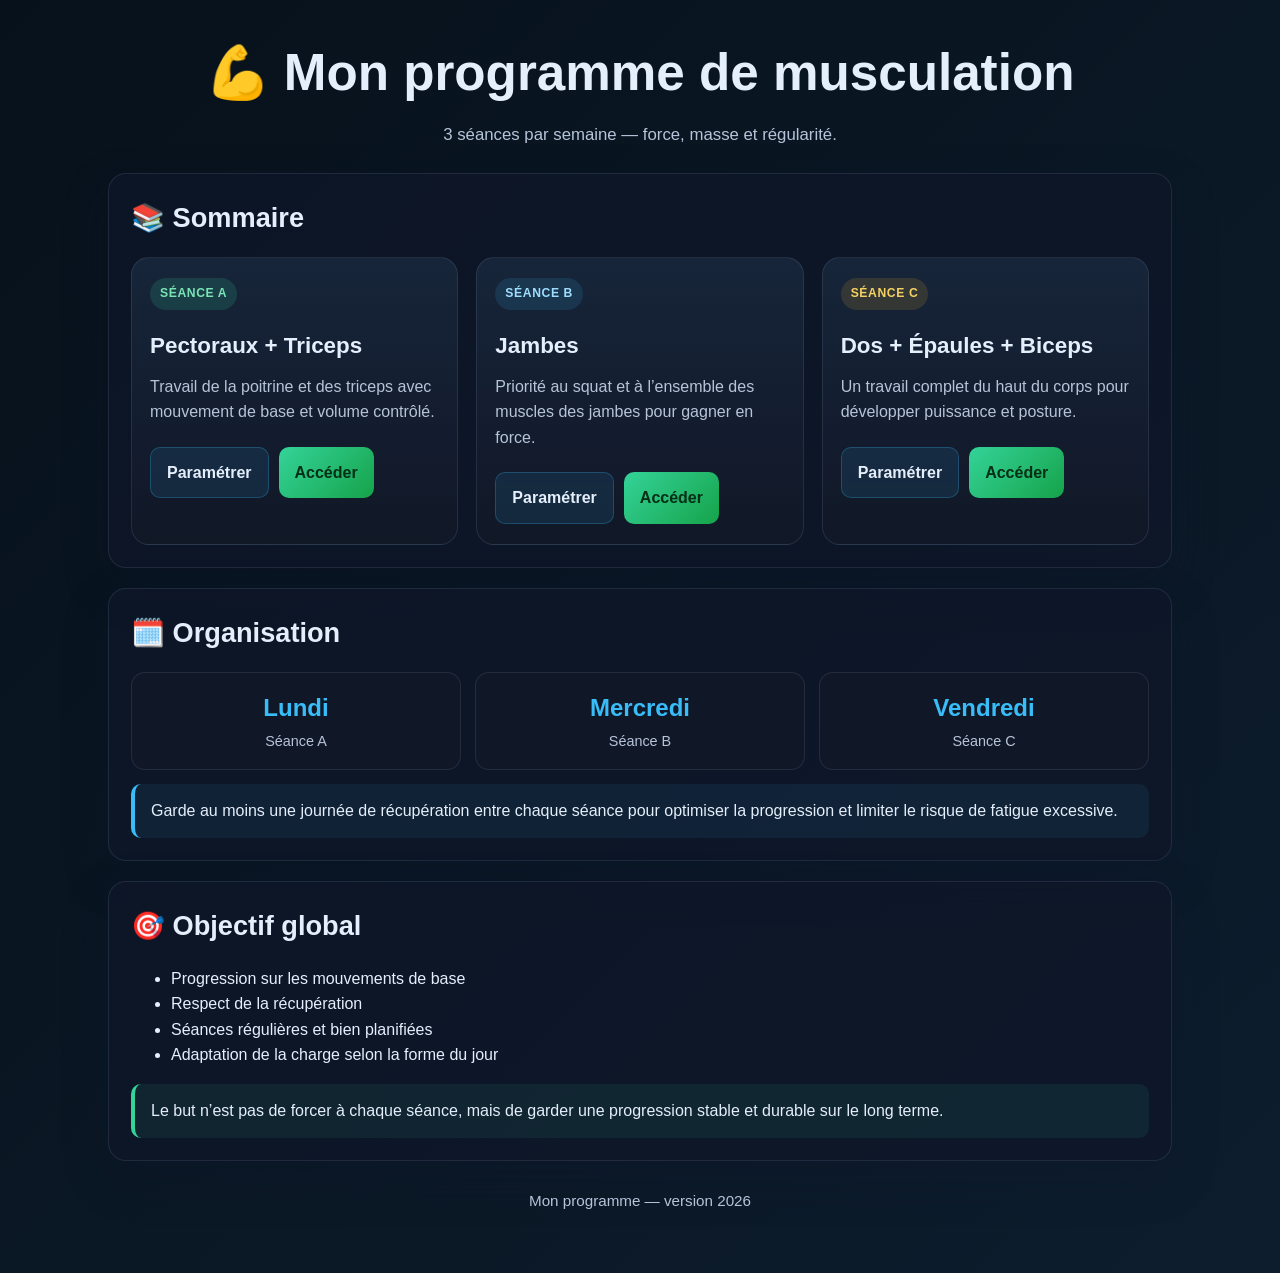
==== index.html @ c426e741 "rename index" ====
<!doctype html>
<html lang="fr">
<head>
  <meta charset="UTF-8" />
  <meta name="viewport" content="width=device-width, initial-scale=1.0" />
  <title>Mon programme de musculation</title>
  <link rel="stylesheet" href="styles.css" />
</head>
<body>
  <div class="container">
    <header class="page-header">
      <h1>💪 Mon programme de musculation</h1>
      <p class="subtitle">3 séances par semaine — force, masse et régularité.</p>
    </header>

    <section>
      <h2>📚 Sommaire</h2>
      <div class="grid-3">
        <article class="session-card" data-session="a">
          <span class="tag">Séance A</span>
          <h3>Pectoraux + Triceps</h3>
          <p>Travail de la poitrine et des triceps avec mouvement de base et volume contrôlé.</p>
          <div class="actions">
            <a class="button secondary" href="seance-a.html#parametrage">Paramétrer</a>
            <a class="button primary" href="seance-a.html">Accéder</a>
          </div>
        </article>

        <article class="session-card" data-session="b">
          <span class="tag">Séance B</span>
          <h3>Jambes</h3>
          <p>Priorité au squat et à l’ensemble des muscles des jambes pour gagner en force.</p>
          <div class="actions">
            <a class="button secondary" href="seance-b.html#parametrage">Paramétrer</a>
            <a class="button primary" href="seance-b.html">Accéder</a>
          </div>
        </article>

        <article class="session-card" data-session="c">
          <span class="tag">Séance C</span>
          <h3>Dos + Épaules + Biceps</h3>
          <p>Un travail complet du haut du corps pour développer puissance et posture.</p>
          <div class="actions">
            <a class="button secondary" href="seance-c.html#parametrage">Paramétrer</a>
            <a class="button primary" href="seance-c.html">Accéder</a>
          </div>
        </article>
      </div>
    </section>

    <section>
      <h2>🗓️ Organisation</h2>
      <div class="session-meta">
        <div class="meta-card"><strong>Lundi</strong><span>Séance A</span></div>
        <div class="meta-card"><strong>Mercredi</strong><span>Séance B</span></div>
        <div class="meta-card"><strong>Vendredi</strong><span>Séance C</span></div>
      </div>
      <div class="info-box">Garde au moins une journée de récupération entre chaque séance pour optimiser la progression et limiter le risque de fatigue excessive.</div>
    </section>

    <section>
      <h2>🎯 Objectif global</h2>
      <ul>
        <li>Progression sur les mouvements de base</li>
        <li>Respect de la récupération</li>
        <li>Séances régulières et bien planifiées</li>
        <li>Adaptation de la charge selon la forme du jour</li>
      </ul>
      <div class="success-box">Le but n’est pas de forcer à chaque séance, mais de garder une progression stable et durable sur le long terme.</div>
    </section>

    <footer>Mon programme — version 2026</footer>
  </div>
</body>
</html>
---- styles.css ----
:root {
  --bg: #07111b;
  --bg-2: #0d1d2d;
  --panel: rgba(15, 23, 42, 0.82);
  --panel-strong: #111827;
  --panel-soft: #18263b;
  --accent: #34d399;
  --accent-2: #38bdf8;
  --accent-3: #fbbf24;
  --text: #e5eefb;
  --muted: #b6c4d9;
  --danger: #f87171;
  --border: rgba(148, 163, 184, 0.15);
  --shadow: 0 18px 45px rgba(15, 23, 42, 0.28);
}

* { box-sizing: border-box; }

html { scroll-behavior: smooth; }

body {
  margin: 0;
  min-height: 100vh;
  font-family: Arial, sans-serif;
  background: linear-gradient(135deg, var(--bg), var(--bg-2));
  color: var(--text);
  line-height: 1.6;
}

a { color: inherit; text-decoration: none; }

.container {
  max-width: 1100px;
  margin: 0 auto;
  padding: 32px 18px 60px;
}

header.page-header {
  text-align: center;
  margin-bottom: 24px;
}

.page-header h1 {
  margin: 0 0 8px;
  font-size: clamp(2.2rem, 4vw, 3.4rem);
}

.subtitle {
  margin: 0;
  color: var(--muted);
  font-size: 1.05rem;
}

.topbar {
  display: flex;
  align-items: center;
  justify-content: space-between;
  gap: 16px;
  margin-bottom: 20px;
}

.back-link {
  display: inline-flex;
  align-items: center;
  gap: 8px;
  background: rgba(56, 189, 248, 0.08);
  border: 1px solid var(--border);
  border-radius: 999px;
  padding: 10px 14px;
  color: var(--text);
  font-weight: 700;
}

.back-link:hover {
  border-color: rgba(56, 189, 248, 0.4);
}

section {
  background: rgba(15, 23, 42, 0.76);
  border: 1px solid var(--border);
  border-radius: 18px;
  box-shadow: var(--shadow);
  padding: 22px;
  margin: 20px 0;
}

h2 {
  margin: 0 0 18px;
  font-size: 1.7rem;
}

h3 {
  margin: 0 0 10px;
  font-size: 1.15rem;
}

.grid-3 {
  display: grid;
  grid-template-columns: repeat(3, minmax(0, 1fr));
  gap: 18px;
}

.session-card {
  background: linear-gradient(180deg, rgba(24, 38, 59, 0.95), rgba(17, 24, 39, 0.9));
  border: 1px solid var(--border);
  border-radius: 18px;
  padding: 20px 18px;
  display: flex;
  flex-direction: column;
  gap: 10px;
}

.session-card .tag {
  display: inline-block;
  width: fit-content;
  padding: 6px 10px;
  border-radius: 999px;
  font-size: 0.76rem;
  font-weight: 700;
  letter-spacing: 0.05em;
  text-transform: uppercase;
}

.session-card[data-session="a"] .tag { background: rgba(52, 211, 153, 0.15); color: #7ae4b6; }
.session-card[data-session="b"] .tag { background: rgba(56, 189, 248, 0.12); color: #9eddfd; }
.session-card[data-session="c"] .tag { background: rgba(251, 191, 36, 0.13); color: #f5d062; }

.session-card h3 {
  font-size: 1.4rem;
  margin: 8px 0 0;
}

.session-card p {
  margin: 0;
  color: var(--muted);
}

.session-card .actions {
  display: flex;
  flex-wrap: wrap;
  gap: 10px;
  margin-top: 12px;
}

.button,
.primary-btn {
  display: inline-flex;
  align-items: center;
  justify-content: center;
  border: none;
  border-radius: 10px;
  cursor: pointer;
  padding: 12px 16px;
  font-weight: 700;
  transition: transform 0.15s ease, filter 0.2s ease;
}

.button:hover,
.primary-btn:hover {
  transform: translateY(-1px);
  filter: brightness(1.05);
}

.button.primary,
.primary-btn {
  background: linear-gradient(135deg, var(--accent), #16a34a);
  color: #052e16;
}

.button.secondary {
  background: rgba(56, 189, 248, 0.1);
  border: 1px solid rgba(56, 189, 248, 0.25);
  color: var(--text);
}

.info-box,
.warning-box,
.success-box {
  border-left: 4px solid;
  border-radius: 10px;
  padding: 14px 16px;
  margin-top: 14px;
}

.info-box {
  border-color: var(--accent-2);
  background: rgba(56, 189, 248, 0.07);
}

.warning-box {
  border-color: var(--accent-3);
  background: rgba(251, 191, 36, 0.08);
}

.success-box {
  border-color: var(--accent);
  background: rgba(52, 211, 153, 0.08);
}

.session-meta {
  display: grid;
  grid-template-columns: repeat(3, minmax(0, 1fr));
  gap: 14px;
  margin-top: 10px;
}

.meta-card {
  background: rgba(17, 24, 39, 0.9);
  border: 1px solid var(--border);
  border-radius: 14px;
  padding: 16px 12px;
  text-align: center;
}

.meta-card strong {
  display: block;
  font-size: 1.5rem;
  color: var(--accent-2);
}

.meta-card span {
  color: var(--muted);
  font-size: 0.9rem;
}

.mood-selector {
  display: flex;
  flex-wrap: wrap;
  gap: 10px 18px;
  margin: 14px 0 22px;
  color: var(--muted);
}

.mood-selector label {
  display: inline-flex;
  align-items: center;
  gap: 8px;
}

.exercise-list {
  display: flex;
  flex-direction: column;
  gap: 15px;
}

.exercise {
  background: rgba(24, 38, 59, 0.8);
  border: 1px solid var(--border);
  border-radius: 12px;
  padding: 16px;
}

.exercise h3 {
  margin-bottom: 6px;
}

.sets {
  color: var(--accent-2);
  font-weight: 700;
  margin-bottom: 4px;
}

.tip {
  color: var(--muted);
}

.perf-row {
  background: rgba(15, 23, 42, 0.85);
  border: 1px solid var(--border);
  border-radius: 12px;
  padding: 16px;
}

.perf-name {
  font-size: 1.05rem;
  font-weight: 700;
  color: var(--accent-2);
  margin-bottom: 10px;
}

.perf-fields {
  display: grid;
  grid-template-columns: 1fr;
  gap: 12px;
  margin-bottom: 12px;
}

.perf-fields label {
  display: flex;
  flex-direction: column;
  gap: 6px;
  color: var(--muted);
  font-size: 0.95rem;
}

.perf-fields input {
  width: 100%;
  padding: 10px 12px;
  border-radius: 8px;
  border: 1px solid var(--border);
  background: rgba(4, 9, 15, 0.8);
  color: var(--text);
}

.advice-box {
  background: rgba(52, 211, 153, 0.08);
  border-left: 3px solid var(--accent);
  border-radius: 8px;
  padding: 10px 12px;
  color: var(--text);
}

.small-note {
  margin-top: 8px;
  color: var(--muted);
  font-size: 0.9rem;
}

.session-summary {
  margin-top: 16px;
  padding: 12px 14px;
  border-radius: 10px;
  background: rgba(148, 163, 184, 0.08);
  border: 1px solid var(--border);
  color: var(--muted);
}

footer {
  margin-top: 28px;
  text-align: center;
  color: var(--muted);
  font-size: 0.95rem;
}

@media (max-width: 760px) {
  .grid-3,
  .session-meta {
    grid-template-columns: 1fr;
  }

  .topbar {
    flex-direction: column;
    align-items: flex-start;
  }

  .container {
    padding-left: 12px;
    padding-right: 12px;
  }
}
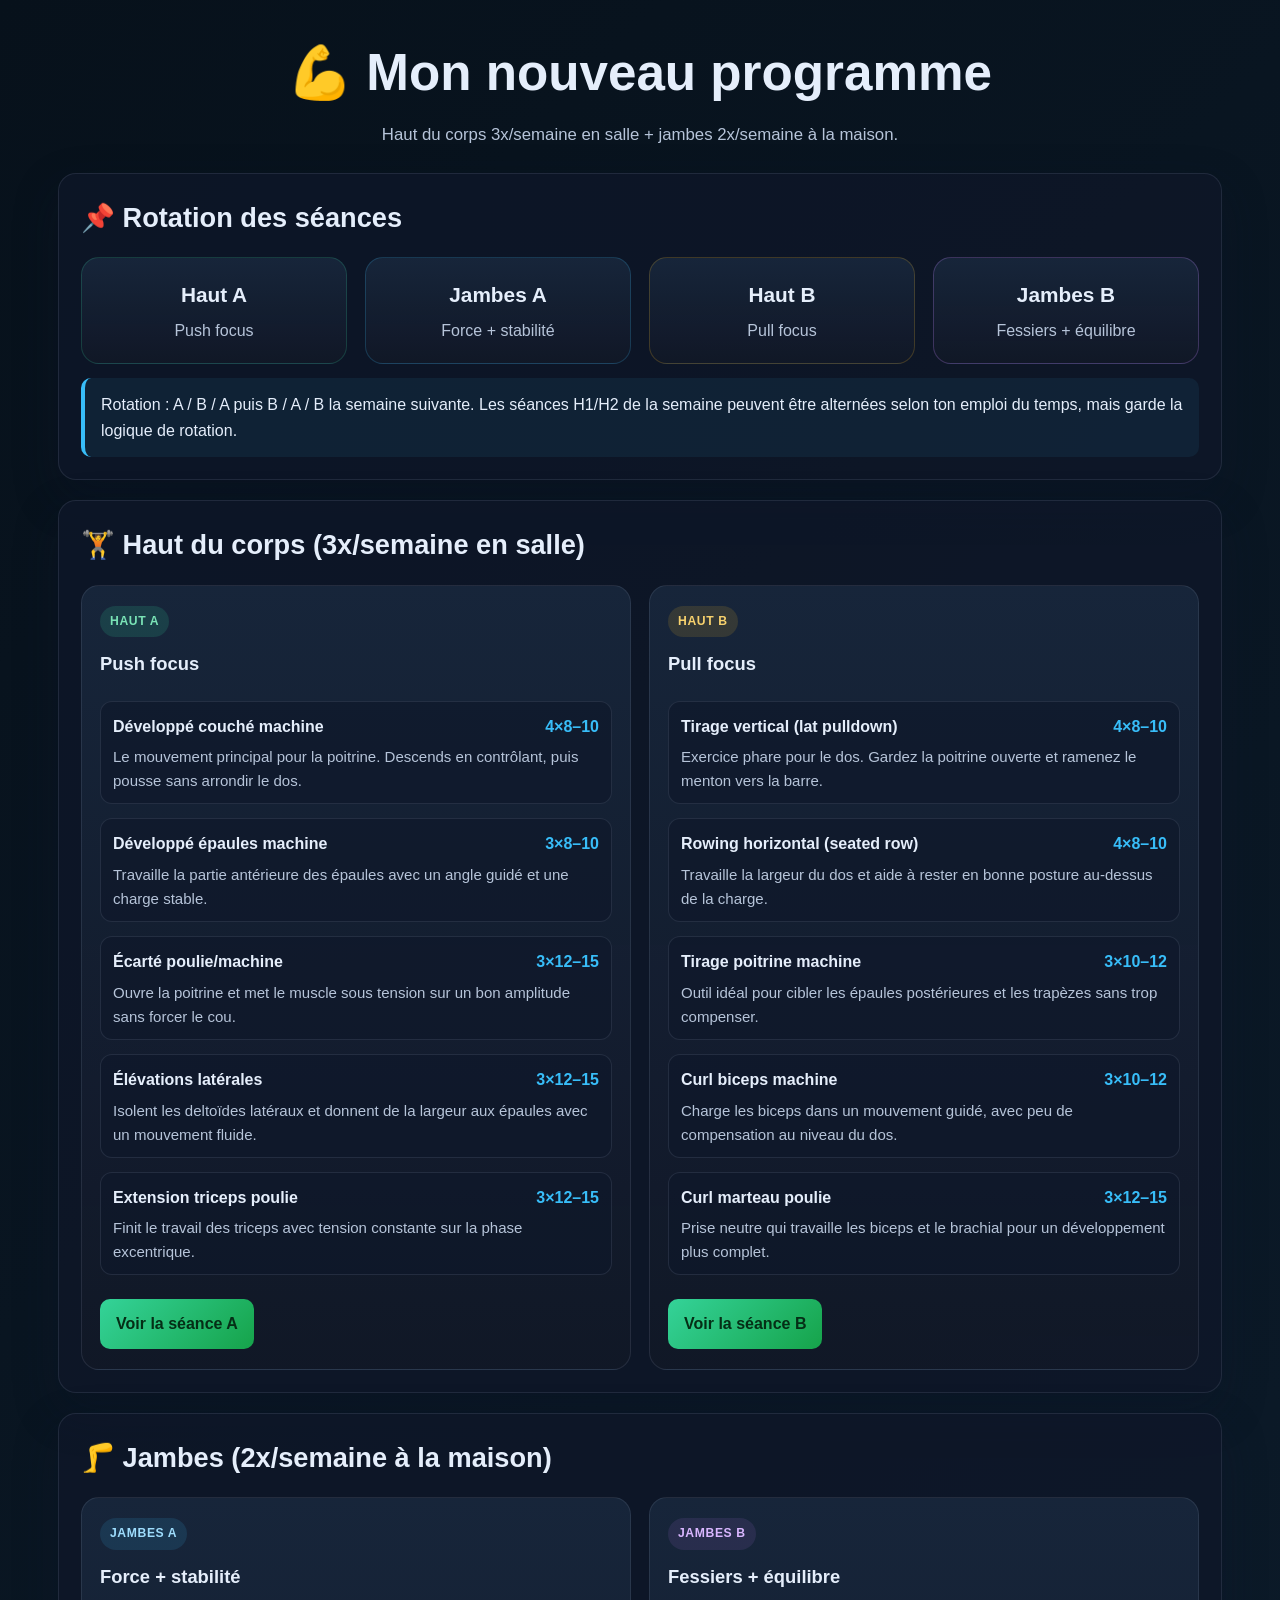
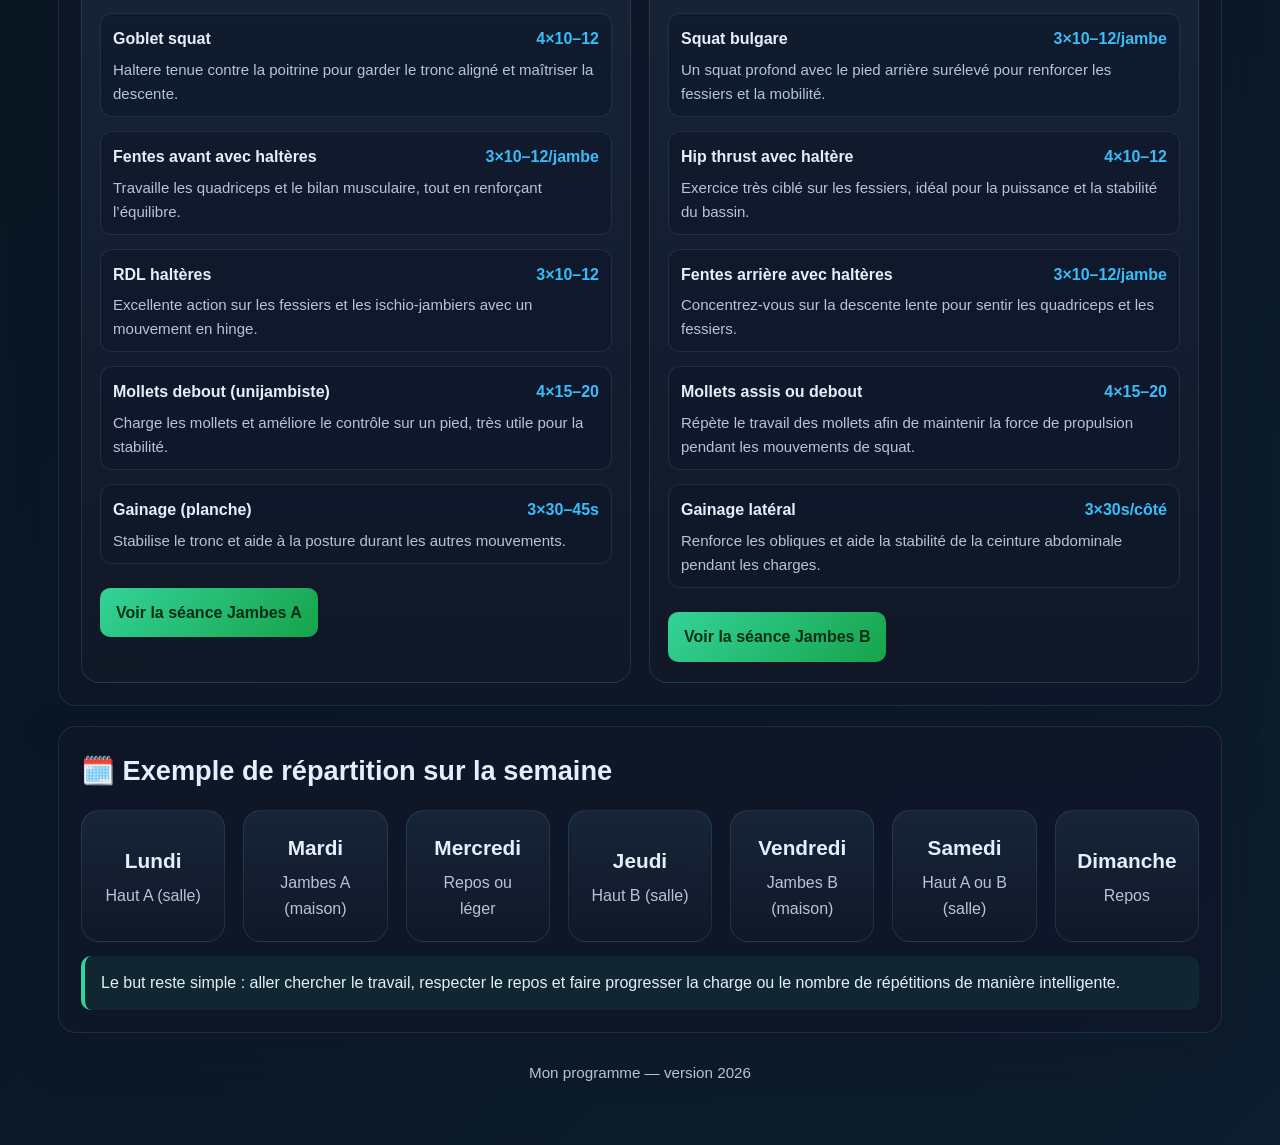
==== commit ef7501a2: "New workout set" ====
--- a/index.html
+++ b/index.html
@@ -3,70 +3,183 @@
 <head>
   <meta charset="UTF-8" />
   <meta name="viewport" content="width=device-width, initial-scale=1.0" />
-  <title>Mon programme de musculation</title>
+  <title>Mon nouveau programme de musculation</title>
   <link rel="stylesheet" href="styles.css" />
 </head>
 <body>
   <div class="container">
     <header class="page-header">
-      <h1>💪 Mon programme de musculation</h1>
-      <p class="subtitle">3 séances par semaine — force, masse et régularité.</p>
+      <h1>💪 Mon nouveau programme</h1>
+      <p class="subtitle">Haut du corps 3x/semaine en salle + jambes 2x/semaine à la maison.</p>
     </header>
 
     <section>
-      <h2>📚 Sommaire</h2>
-      <div class="grid-3">
-        <article class="session-card" data-session="a">
-          <span class="tag">Séance A</span>
-          <h3>Pectoraux + Triceps</h3>
-          <p>Travail de la poitrine et des triceps avec mouvement de base et volume contrôlé.</p>
+      <h2>📌 Rotation des séances</h2>
+      <div class="summary-grid">
+        <div class="summary-card accent-green">
+          <strong>Haut A</strong>
+          <span>Push focus</span>
+        </div>
+        <div class="summary-card accent-blue">
+          <strong>Jambes A</strong>
+          <span>Force + stabilité</span>
+        </div>
+        <div class="summary-card accent-gold">
+          <strong>Haut B</strong>
+          <span>Pull focus</span>
+        </div>
+        <div class="summary-card accent-purple">
+          <strong>Jambes B</strong>
+          <span>Fessiers + équilibre</span>
+        </div>
+      </div>
+      <div class="info-box">
+        Rotation : A / B / A puis B / A / B la semaine suivante. Les séances H1/H2 de la semaine peuvent être alternées selon ton emploi du temps, mais garde la logique de rotation.
+      </div>
+    </section>
+
+    <section>
+      <h2>🏋️ Haut du corps (3x/semaine en salle)</h2>
+      <div class="program-grid">
+        <article class="plan-card">
+          <span class="tag tag-green">Haut A</span>
+          <h3>Push focus</h3>
+          <ul class="exercise-list-index">
+            <li>
+              <div class="exercise-head"><strong>Développé couché machine</strong><span>4×8–10</span></div>
+              <p>Le mouvement principal pour la poitrine. Descends en contrôlant, puis pousse sans arrondir le dos.</p>
+            </li>
+            <li>
+              <div class="exercise-head"><strong>Développé épaules machine</strong><span>3×8–10</span></div>
+              <p>Travaille la partie antérieure des épaules avec un angle guidé et une charge stable.</p>
+            </li>
+            <li>
+              <div class="exercise-head"><strong>Écarté poulie/machine</strong><span>3×12–15</span></div>
+              <p>Ouvre la poitrine et met le muscle sous tension sur un bon amplitude sans forcer le cou.</p>
+            </li>
+            <li>
+              <div class="exercise-head"><strong>Élévations latérales</strong><span>3×12–15</span></div>
+              <p>Isolent les deltoïdes latéraux et donnent de la largeur aux épaules avec un mouvement fluide.</p>
+            </li>
+            <li>
+              <div class="exercise-head"><strong>Extension triceps poulie</strong><span>3×12–15</span></div>
+              <p>Finit le travail des triceps avec tension constante sur la phase excentrique.</p>
+            </li>
+          </ul>
           <div class="actions">
-            <a class="button secondary" href="seance-a.html#parametrage">Paramétrer</a>
-            <a class="button primary" href="seance-a.html">Accéder</a>
+            <a class="button primary" href="seance-a.html">Voir la séance A</a>
           </div>
         </article>
 
-        <article class="session-card" data-session="b">
-          <span class="tag">Séance B</span>
-          <h3>Jambes</h3>
-          <p>Priorité au squat et à l’ensemble des muscles des jambes pour gagner en force.</p>
+        <article class="plan-card">
+          <span class="tag tag-gold">Haut B</span>
+          <h3>Pull focus</h3>
+          <ul class="exercise-list-index">
+            <li>
+              <div class="exercise-head"><strong>Tirage vertical (lat pulldown)</strong><span>4×8–10</span></div>
+              <p>Exercice phare pour le dos. Gardez la poitrine ouverte et ramenez le menton vers la barre.</p>
+            </li>
+            <li>
+              <div class="exercise-head"><strong>Rowing horizontal (seated row)</strong><span>4×8–10</span></div>
+              <p>Travaille la largeur du dos et aide à rester en bonne posture au-dessus de la charge.</p>
+            </li>
+            <li>
+              <div class="exercise-head"><strong>Tirage poitrine machine</strong><span>3×10–12</span></div>
+              <p>Outil idéal pour cibler les épaules postérieures et les trapèzes sans trop compenser.</p>
+            </li>
+            <li>
+              <div class="exercise-head"><strong>Curl biceps machine</strong><span>3×10–12</span></div>
+              <p>Charge les biceps dans un mouvement guidé, avec peu de compensation au niveau du dos.</p>
+            </li>
+            <li>
+              <div class="exercise-head"><strong>Curl marteau poulie</strong><span>3×12–15</span></div>
+              <p>Prise neutre qui travaille les biceps et le brachial pour un développement plus complet.</p>
+            </li>
+          </ul>
           <div class="actions">
-            <a class="button secondary" href="seance-b.html#parametrage">Paramétrer</a>
-            <a class="button primary" href="seance-b.html">Accéder</a>
-          </div>
-        </article>
-
-        <article class="session-card" data-session="c">
-          <span class="tag">Séance C</span>
-          <h3>Dos + Épaules + Biceps</h3>
-          <p>Un travail complet du haut du corps pour développer puissance et posture.</p>
-          <div class="actions">
-            <a class="button secondary" href="seance-c.html#parametrage">Paramétrer</a>
-            <a class="button primary" href="seance-c.html">Accéder</a>
+            <a class="button primary" href="seance-c.html">Voir la séance B</a>
           </div>
         </article>
       </div>
     </section>
 
     <section>
-      <h2>🗓️ Organisation</h2>
-      <div class="session-meta">
-        <div class="meta-card"><strong>Lundi</strong><span>Séance A</span></div>
-        <div class="meta-card"><strong>Mercredi</strong><span>Séance B</span></div>
-        <div class="meta-card"><strong>Vendredi</strong><span>Séance C</span></div>
+      <h2>🦵 Jambes (2x/semaine à la maison)</h2>
+      <div class="program-grid two-columns">
+        <article class="plan-card">
+          <span class="tag tag-blue">Jambes A</span>
+          <h3>Force + stabilité</h3>
+          <ul class="exercise-list-index">
+            <li>
+              <div class="exercise-head"><strong>Goblet squat</strong><span>4×10–12</span></div>
+              <p>Haltere tenue contre la poitrine pour garder le tronc aligné et maîtriser la descente.</p>
+            </li>
+            <li>
+              <div class="exercise-head"><strong>Fentes avant avec haltères</strong><span>3×10–12/jambe</span></div>
+              <p>Travaille les quadriceps et le bilan musculaire, tout en renforçant l’équilibre.</p>
+            </li>
+            <li>
+              <div class="exercise-head"><strong>RDL haltères</strong><span>3×10–12</span></div>
+              <p>Excellente action sur les fessiers et les ischio-jambiers avec un mouvement en hinge.</p>
+            </li>
+            <li>
+              <div class="exercise-head"><strong>Mollets debout (unijambiste)</strong><span>4×15–20</span></div>
+              <p>Charge les mollets et améliore le contrôle sur un pied, très utile pour la stabilité.</p>
+            </li>
+            <li>
+              <div class="exercise-head"><strong>Gainage (planche)</strong><span>3×30–45s</span></div>
+              <p>Stabilise le tronc et aide à la posture durant les autres mouvements.</p>
+            </li>
+          </ul>
+          <div class="actions">
+            <a class="button primary" href="seance-b.html">Voir la séance Jambes A</a>
+          </div>
+        </article>
+
+        <article class="plan-card">
+          <span class="tag tag-purple">Jambes B</span>
+          <h3>Fessiers + équilibre</h3>
+          <ul class="exercise-list-index">
+            <li>
+              <div class="exercise-head"><strong>Squat bulgare</strong><span>3×10–12/jambe</span></div>
+              <p>Un squat profond avec le pied arrière surélevé pour renforcer les fessiers et la mobilité.</p>
+            </li>
+            <li>
+              <div class="exercise-head"><strong>Hip thrust avec haltère</strong><span>4×10–12</span></div>
+              <p>Exercice très ciblé sur les fessiers, idéal pour la puissance et la stabilité du bassin.</p>
+            </li>
+            <li>
+              <div class="exercise-head"><strong>Fentes arrière avec haltères</strong><span>3×10–12/jambe</span></div>
+              <p>Concentrez-vous sur la descente lente pour sentir les quadriceps et les fessiers.</p>
+            </li>
+            <li>
+              <div class="exercise-head"><strong>Mollets assis ou debout</strong><span>4×15–20</span></div>
+              <p>Répète le travail des mollets afin de maintenir la force de propulsion pendant les mouvements de squat.</p>
+            </li>
+            <li>
+              <div class="exercise-head"><strong>Gainage latéral</strong><span>3×30s/côté</span></div>
+              <p>Renforce les obliques et aide la stabilité de la ceinture abdominale pendant les charges.</p>
+            </li>
+          </ul>
+          <div class="actions">
+            <a class="button primary" href="seance-d.html">Voir la séance Jambes B</a>
+          </div>
+        </article>
       </div>
-      <div class="info-box">Garde au moins une journée de récupération entre chaque séance pour optimiser la progression et limiter le risque de fatigue excessive.</div>
     </section>
 
     <section>
-      <h2>🎯 Objectif global</h2>
-      <ul>
-        <li>Progression sur les mouvements de base</li>
-        <li>Respect de la récupération</li>
-        <li>Séances régulières et bien planifiées</li>
-        <li>Adaptation de la charge selon la forme du jour</li>
-      </ul>
-      <div class="success-box">Le but n’est pas de forcer à chaque séance, mais de garder une progression stable et durable sur le long terme.</div>
+      <h2>🗓️ Exemple de répartition sur la semaine</h2>
+      <div class="week-grid">
+        <div class="day-card"><strong>Lundi</strong><span>Haut A (salle)</span></div>
+        <div class="day-card"><strong>Mardi</strong><span>Jambes A (maison)</span></div>
+        <div class="day-card"><strong>Mercredi</strong><span>Repos ou léger</span></div>
+        <div class="day-card"><strong>Jeudi</strong><span>Haut B (salle)</span></div>
+        <div class="day-card"><strong>Vendredi</strong><span>Jambes B (maison)</span></div>
+        <div class="day-card"><strong>Samedi</strong><span>Haut A ou B (salle)</span></div>
+        <div class="day-card"><strong>Dimanche</strong><span>Repos</span></div>
+      </div>
+      <div class="success-box">Le but reste simple : aller chercher le travail, respecter le repos et faire progresser la charge ou le nombre de répétitions de manière intelligente.</div>
     </section>
 
     <footer>Mon programme — version 2026</footer>
--- a/styles.css
+++ b/styles.css
@@ -7,6 +7,7 @@
   --accent: #34d399;
   --accent-2: #38bdf8;
   --accent-3: #fbbf24;
+  --accent-4: #c084fc;
   --text: #e5eefb;
   --muted: #b6c4d9;
   --danger: #f87171;
@@ -30,7 +31,7 @@
 a { color: inherit; text-decoration: none; }
 
 .container {
-  max-width: 1100px;
+  max-width: 1200px;
   margin: 0 auto;
   padding: 32px 18px 60px;
 }
@@ -94,23 +95,70 @@
   font-size: 1.15rem;
 }
 
-.grid-3 {
+.summary-grid,
+.week-grid,
+.session-meta,
+.program-grid {
   display: grid;
-  grid-template-columns: repeat(3, minmax(0, 1fr));
   gap: 18px;
 }
 
+.summary-grid {
+  grid-template-columns: repeat(4, minmax(0, 1fr));
+}
+
+.week-grid { grid-template-columns: repeat(7, minmax(0, 1fr)); }
+.session-meta { grid-template-columns: repeat(3, minmax(0, 1fr)); }
+.program-grid { grid-template-columns: repeat(2, minmax(0, 1fr)); }
+.two-columns { grid-template-columns: repeat(2, minmax(0, 1fr)); }
+
+.summary-card,
+.day-card,
+.meta-card,
+.plan-card,
 .session-card {
   background: linear-gradient(180deg, rgba(24, 38, 59, 0.95), rgba(17, 24, 39, 0.9));
   border: 1px solid var(--border);
   border-radius: 18px;
   padding: 20px 18px;
-  display: flex;
-  flex-direction: column;
-  gap: 10px;
-}
-
-.session-card .tag {
+}
+
+.summary-card,
+.day-card,
+.meta-card {
+  display: flex;
+  flex-direction: column;
+  justify-content: center;
+  align-items: center;
+  text-align: center;
+}
+
+.summary-card strong,
+.day-card strong,
+.meta-card strong {
+  display: block;
+  font-size: 1.3rem;
+  margin-bottom: 6px;
+}
+
+.summary-card span,
+.day-card span,
+.meta-card span {
+  color: var(--muted);
+}
+
+.accent-green { border-color: rgba(52, 211, 153, 0.2); }
+.accent-blue { border-color: rgba(56, 189, 248, 0.2); }
+.accent-gold { border-color: rgba(251, 191, 36, 0.2); }
+.accent-purple { border-color: rgba(192, 132, 252, 0.25); }
+
+.plan-card {
+  display: flex;
+  flex-direction: column;
+  gap: 12px;
+}
+
+.tag {
   display: inline-block;
   width: fit-content;
   padding: 6px 10px;
@@ -121,13 +169,56 @@
   text-transform: uppercase;
 }
 
-.session-card[data-session="a"] .tag { background: rgba(52, 211, 153, 0.15); color: #7ae4b6; }
-.session-card[data-session="b"] .tag { background: rgba(56, 189, 248, 0.12); color: #9eddfd; }
-.session-card[data-session="c"] .tag { background: rgba(251, 191, 36, 0.13); color: #f5d062; }
-
-.session-card h3 {
-  font-size: 1.4rem;
-  margin: 8px 0 0;
+.tag-green { background: rgba(52, 211, 153, 0.15); color: #7ae4b6; }
+.tag-blue { background: rgba(56, 189, 248, 0.12); color: #9eddfd; }
+.tag-gold { background: rgba(251, 191, 36, 0.13); color: #f7d16d; }
+.tag-purple { background: rgba(192, 132, 252, 0.1); color: #d9b6ff; }
+
+.exercise-list-index {
+  list-style: none;
+  padding: 0;
+  margin: 0;
+  display: flex;
+  flex-direction: column;
+  gap: 14px;
+}
+
+.exercise-list-index li {
+  padding: 12px 12px 10px;
+  border-radius: 12px;
+  background: rgba(15, 23, 42, 0.65);
+  border: 1px solid var(--border);
+}
+
+.exercise-head {
+  display: flex;
+  justify-content: space-between;
+  gap: 10px;
+  align-items: baseline;
+  margin-bottom: 6px;
+}
+
+.exercise-head strong {
+  font-size: 1rem;
+  line-height: 1.4;
+}
+
+.exercise-head span {
+  color: var(--accent-2);
+  font-weight: 700;
+  white-space: nowrap;
+}
+
+.exercise-list-index p {
+  margin: 0;
+  color: var(--muted);
+  font-size: 0.94rem;
+}
+
+.session-card {
+  display: flex;
+  flex-direction: column;
+  gap: 10px;
 }
 
 .session-card p {
@@ -135,7 +226,8 @@
   color: var(--muted);
 }
 
-.session-card .actions {
+.session-card .actions,
+.actions {
   display: flex;
   flex-wrap: wrap;
   gap: 10px;
@@ -197,32 +289,6 @@
   background: rgba(52, 211, 153, 0.08);
 }
 
-.session-meta {
-  display: grid;
-  grid-template-columns: repeat(3, minmax(0, 1fr));
-  gap: 14px;
-  margin-top: 10px;
-}
-
-.meta-card {
-  background: rgba(17, 24, 39, 0.9);
-  border: 1px solid var(--border);
-  border-radius: 14px;
-  padding: 16px 12px;
-  text-align: center;
-}
-
-.meta-card strong {
-  display: block;
-  font-size: 1.5rem;
-  color: var(--accent-2);
-}
-
-.meta-card span {
-  color: var(--muted);
-  font-size: 0.9rem;
-}
-
 .mood-selector {
   display: flex;
   flex-wrap: wrap;
@@ -252,6 +318,16 @@
 
 .exercise h3 {
   margin-bottom: 6px;
+}
+
+.program-suggestion {
+  margin-top: 10px;
+  padding: 8px 10px;
+  border-radius: 8px;
+  background: rgba(52, 211, 153, 0.08);
+  border-left: 3px solid var(--accent);
+  color: var(--text);
+  font-weight: 700;
 }
 
 .sets {
@@ -332,9 +408,21 @@
   font-size: 0.95rem;
 }
 
+@media (max-width: 900px) {
+  .summary-grid,
+  .week-grid,
+  .program-grid,
+  .two-columns {
+    grid-template-columns: 1fr 1fr;
+  }
+}
+
 @media (max-width: 760px) {
-  .grid-3,
-  .session-meta {
+  .summary-grid,
+  .week-grid,
+  .session-meta,
+  .program-grid,
+  .two-columns {
     grid-template-columns: 1fr;
   }
 
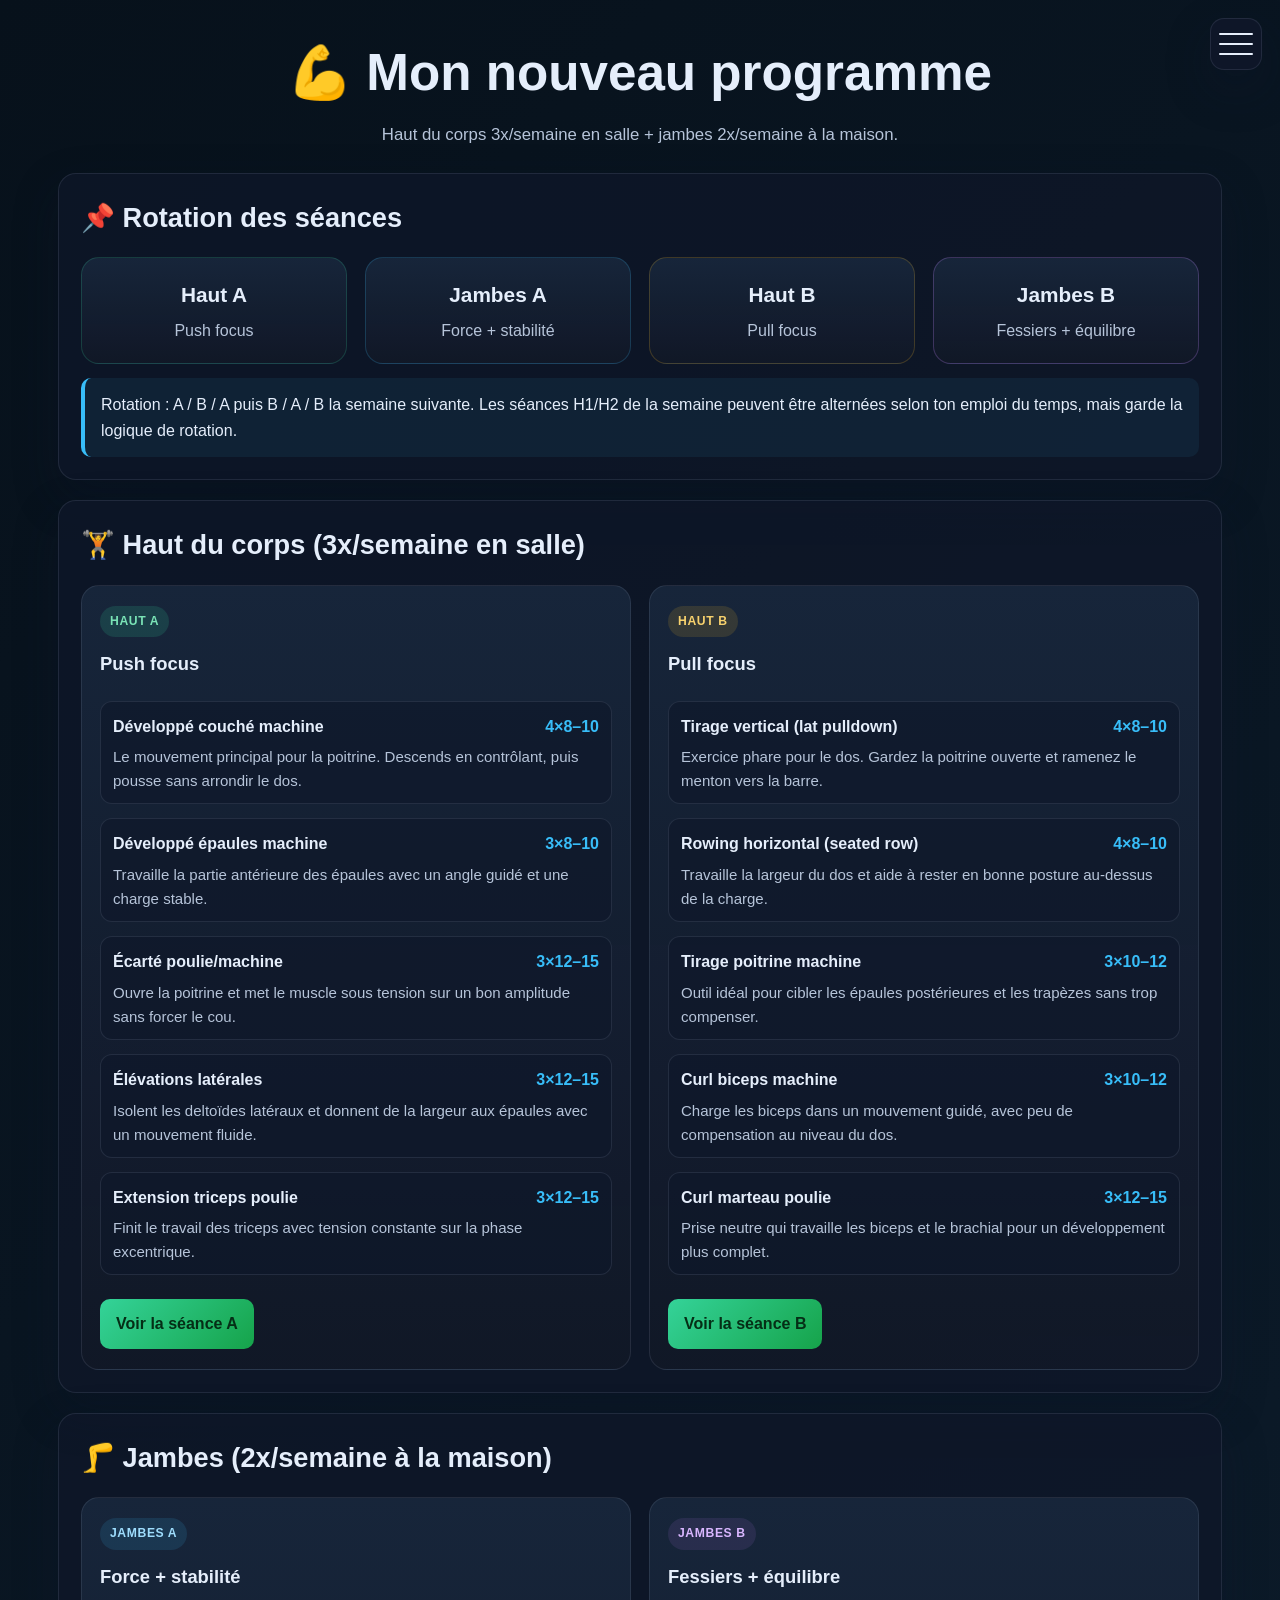
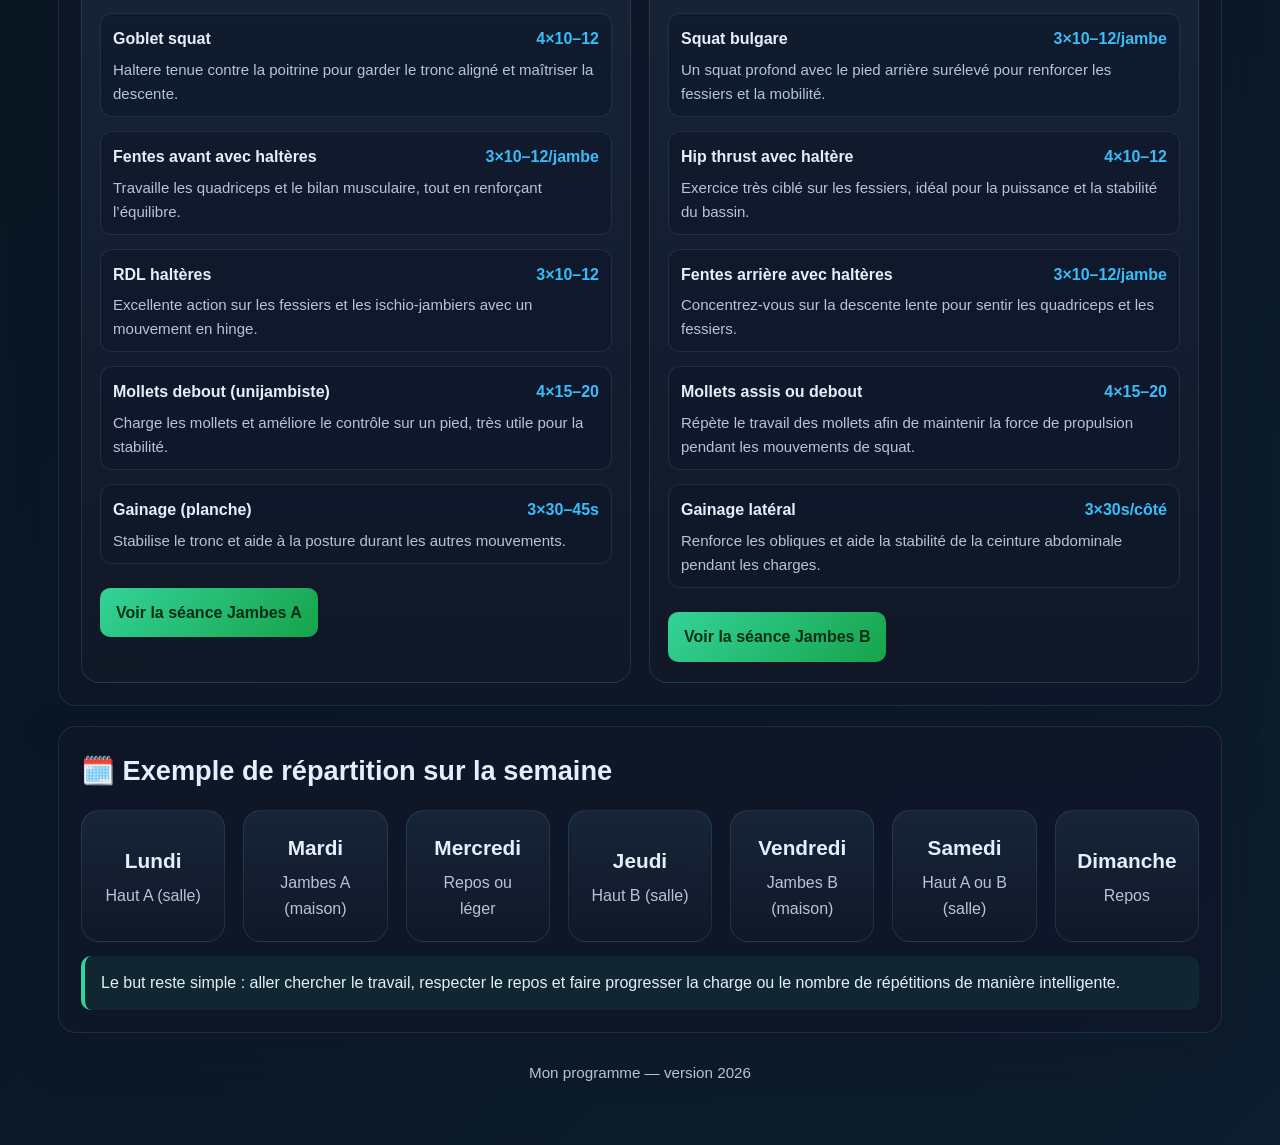
==== commit a93c3db9: "Improve UI" ====
--- a/index.html
+++ b/index.html
@@ -9,6 +9,19 @@
 <body>
   <div class="container">
     <header class="page-header">
+      <div class="mobile-nav-wrap">
+        <button class="burger-btn" type="button" aria-label="Ouvrir le menu" aria-expanded="false">
+          <span></span>
+          <span></span>
+          <span></span>
+        </button>
+        <nav class="quick-nav" aria-label="Navigation rapide">
+          <a href="seance-a.html">Haut A</a>
+          <a href="seance-b.html">Jambes A</a>
+          <a href="seance-c.html">Haut B</a>
+          <a href="seance-d.html">Jambes B</a>
+        </nav>
+      </div>
       <h1>💪 Mon nouveau programme</h1>
       <p class="subtitle">Haut du corps 3x/semaine en salle + jambes 2x/semaine à la maison.</p>
     </header>
@@ -41,7 +54,7 @@
     <section>
       <h2>🏋️ Haut du corps (3x/semaine en salle)</h2>
       <div class="program-grid">
-        <article class="plan-card">
+        <article class="plan-card" id="haut-a">
           <span class="tag tag-green">Haut A</span>
           <h3>Push focus</h3>
           <ul class="exercise-list-index">
@@ -71,7 +84,7 @@
           </div>
         </article>
 
-        <article class="plan-card">
+        <article class="plan-card" id="haut-b">
           <span class="tag tag-gold">Haut B</span>
           <h3>Pull focus</h3>
           <ul class="exercise-list-index">
@@ -106,7 +119,7 @@
     <section>
       <h2>🦵 Jambes (2x/semaine à la maison)</h2>
       <div class="program-grid two-columns">
-        <article class="plan-card">
+        <article class="plan-card" id="jambes-a">
           <span class="tag tag-blue">Jambes A</span>
           <h3>Force + stabilité</h3>
           <ul class="exercise-list-index">
@@ -136,7 +149,7 @@
           </div>
         </article>
 
-        <article class="plan-card">
+        <article class="plan-card" id="jambes-b">
           <span class="tag tag-purple">Jambes B</span>
           <h3>Fessiers + équilibre</h3>
           <ul class="exercise-list-index">
@@ -184,5 +197,7 @@
 
     <footer>Mon programme — version 2026</footer>
   </div>
+
+  <script src="app.js"></script>
 </body>
 </html>
--- a/styles.css
+++ b/styles.css
@@ -436,3 +436,96 @@
     padding-right: 12px;
   }
 }
+
+.mobile-nav-wrap {
+  position: fixed;
+  top: 18px;
+  right: 18px;
+  z-index: 30;
+}
+
+.burger-btn {
+  display: flex;
+  flex-direction: column;
+  justify-content: center;
+  align-items: center;
+  width: 52px;
+  height: 52px;
+  border: 1px solid var(--border);
+  background: rgba(15, 23, 42, 0.95);
+  border-radius: 14px;
+  padding: 10px 8px;
+  cursor: pointer;
+  box-shadow: var(--shadow);
+}
+
+.burger-btn span {
+  display: block;
+  width: 100%;
+  height: 3px;
+  border-radius: 999px;
+  background: var(--text);
+  margin: 4px 0;
+  transition: transform 0.2s ease, opacity 0.2s ease;
+}
+
+.quick-nav {
+  position: absolute;
+  top: 64px;
+  right: 0;
+  display: flex;
+  flex-direction: column;
+  gap: 10px;
+  width: min(180px, 70vw);
+  padding: 12px;
+  border: 1px solid var(--border);
+  border-radius: 16px;
+  background: rgba(15, 23, 42, 0.97);
+  box-shadow: var(--shadow);
+  transform: translateX(calc(100% + 14px));
+  opacity: 0;
+  pointer-events: none;
+  transition: transform 0.25s ease, opacity 0.25s ease;
+}
+
+.mobile-nav-wrap.menu-open .quick-nav {
+  transform: translateX(0);
+  opacity: 1;
+  pointer-events: auto;
+}
+
+.quick-nav a {
+  display: block;
+  padding: 12px 14px;
+  border-radius: 12px;
+  background: rgba(56, 189, 248, 0.08);
+  border: 1px solid var(--border);
+  color: var(--text);
+  font-size: 0.9rem;
+  font-weight: 800;
+  text-align: center;
+  letter-spacing: 0.06em;
+}
+
+.quick-nav a:hover {
+  border-color: rgba(56, 189, 248, 0.4);
+}
+
+.mobile-nav-wrap.menu-open .burger-btn span:nth-child(1) {
+  transform: translateY(7px) rotate(45deg);
+}
+
+.mobile-nav-wrap.menu-open .burger-btn span:nth-child(2) {
+  opacity: 0;
+}
+
+.mobile-nav-wrap.menu-open .burger-btn span:nth-child(3) {
+  transform: translateY(-7px) rotate(-45deg);
+}
+
+@media (max-width: 760px) {
+  .mobile-nav-wrap {
+    right: 12px;
+    top: 12px;
+  }
+}
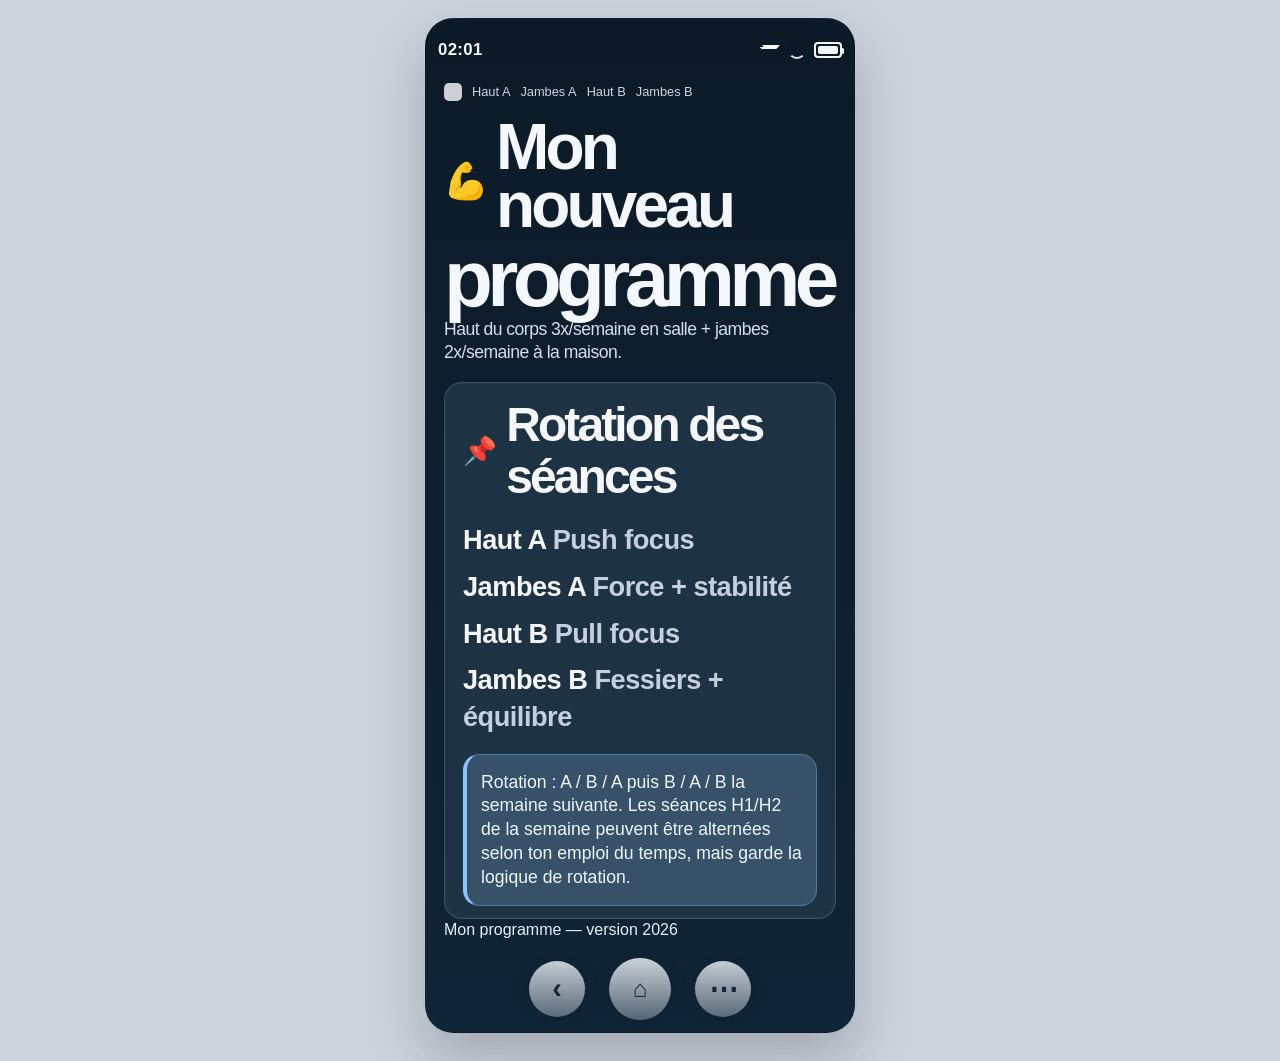
==== commit c673cdde: "test app" ====
--- a/index.html
+++ b/index.html
@@ -8,25 +8,52 @@
 </head>
 <body>
   <div class="container">
+    <div class="status-bar">
+      <span class="time">02:01</span>
+      <div class="status-icons" aria-hidden="true">
+        <span class="signal"></span>
+        <span class="wifi"></span>
+        <span class="battery"></span>
+      </div>
+    </div>
+
     <header class="page-header">
-      <div class="mobile-nav-wrap">
-        <button class="burger-btn" type="button" aria-label="Ouvrir le menu" aria-expanded="false">
-          <span></span>
-          <span></span>
-          <span></span>
-        </button>
-        <nav class="quick-nav" aria-label="Navigation rapide">
-          <a href="seance-a.html">Haut A</a>
-          <a href="seance-b.html">Jambes A</a>
-          <a href="seance-c.html">Haut B</a>
-          <a href="seance-d.html">Jambes B</a>
-        </nav>
-      </div>
-      <h1>💪 Mon nouveau programme</h1>
+      <div class="mini-strip">
+        <span class="mini-square"></span>
+        <span>Haut A</span>
+        <span>Jambes A</span>
+        <span>Haut B</span>
+        <span>Jambes B</span>
+      </div>
+
+      <div class="hero-figure">
+        <span class="arm-icon">💪</span>
+        <h1>Mon nouveau</h1>
+      </div>
+      <h2 class="hero-subtitle">programme</h2>
       <p class="subtitle">Haut du corps 3x/semaine en salle + jambes 2x/semaine à la maison.</p>
     </header>
 
-    <section>
+    <section class="rotation-panel">
+      <h2 class="panel-title">Rotation des séances</h2>
+      <div class="rotation-list">
+        <div>Haut A <span>Push focus</span></div>
+        <div>Jambes A <span>Force + stabilité</span></div>
+        <div>Haut B <span>Pull focus</span></div>
+        <div>Jambes B <span>Fessiers + équilibre</span></div>
+      </div>
+      <div class="info-box info-iphone">
+        Rotation : A / B / A puis B / A / B la semaine suivante. Les séances H1/H2 de la semaine peuvent être alternées selon ton emploi du temps, mais garde la logique de rotation.
+      </div>
+    </section>
+
+    <div class="bottom-dock">
+      <button class="dock-btn back" type="button" aria-label="Retour">‹</button>
+      <button class="dock-btn home" type="button" aria-label="Accueil">⌂</button>
+      <button class="dock-btn menu" type="button" aria-label="Menu">⋯</button>
+    </div>
+
+    <section class="hidden-extra">
       <h2>📌 Rotation des séances</h2>
       <div class="summary-grid">
         <div class="summary-card accent-green">
@@ -51,7 +78,7 @@
       </div>
     </section>
 
-    <section>
+    <section class="hidden-extra">
       <h2>🏋️ Haut du corps (3x/semaine en salle)</h2>
       <div class="program-grid">
         <article class="plan-card" id="haut-a">
@@ -116,7 +143,7 @@
       </div>
     </section>
 
-    <section>
+    <section class="hidden-extra">
       <h2>🦵 Jambes (2x/semaine à la maison)</h2>
       <div class="program-grid two-columns">
         <article class="plan-card" id="jambes-a">
@@ -181,7 +208,7 @@
       </div>
     </section>
 
-    <section>
+    <section class="hidden-extra">
       <h2>🗓️ Exemple de répartition sur la semaine</h2>
       <div class="week-grid">
         <div class="day-card"><strong>Lundi</strong><span>Haut A (salle)</span></div>
--- a/styles.css
+++ b/styles.css
@@ -22,510 +22,304 @@
 body {
   margin: 0;
   min-height: 100vh;
+  display: flex;
+  justify-content: center;
+  align-items: flex-start;
+  background: #dfe3ea;
+  color: var(--text);
   font-family: Arial, sans-serif;
-  background: linear-gradient(135deg, var(--bg), var(--bg-2));
-  color: var(--text);
-  line-height: 1.6;
+  line-height: 1.4;
 }
 
 a { color: inherit; text-decoration: none; }
 
 .container {
-  max-width: 1200px;
-  margin: 0 auto;
-  padding: 32px 18px 60px;
-}
-
-header.page-header {
-  text-align: center;
-  margin-bottom: 24px;
+  width: 100%;
+  max-width: 430px;
+  min-height: 100vh;
+  background: linear-gradient(180deg, #0c1a27 0%, #0f2436 100%);
+  padding: 12px 18px 90px;
+  box-sizing: border-box;
+  position: relative;
+  overflow: hidden;
+}
+
+.container::after {
+  content: "";
+  position: absolute;
+  left: 0;
+  right: 0;
+  bottom: 0;
+  height: 75px;
+  background: linear-gradient(180deg, rgba(15, 36, 54, 0) 0%, rgba(15, 36, 54, 0.75) 100%);
+  pointer-events: none;
+}
+
+.status-bar {
+  display: flex;
+  align-items: center;
+  justify-content: space-between;
+  height: 38px;
+  font-size: 1.05rem;
+  font-weight: 700;
+  color: #f3f6fb;
+  margin: 0 -6px 8px;
+}
+
+.time {
+  letter-spacing: 0.02em;
+}
+
+.status-icons {
+  display: flex;
+  align-items: center;
+  gap: 8px;
+}
+
+.signal, .wifi, .battery {
+  display: inline-block;
+  position: relative;
+}
+
+.signal {
+  width: 18px;
+  height: 10px;
+  border-bottom: 2px solid #f3f6fb;
+  border-left: 2px solid transparent;
+  border-right: 2px solid transparent;
+  transform: rotate(180deg);
+}
+
+.signal::before,
+.signal::after {
+  content: "";
+  position: absolute;
+  inset: auto 0 0 0;
+  margin: auto;
+  width: 14px;
+  height: 8px;
+  border-bottom: 2px solid #f3f6fb;
+  border-left: 2px solid transparent;
+  border-right: 2px solid transparent;
+}
+
+.wifi {
+  width: 18px;
+  height: 18px;
+  border: 2px solid transparent;
+  border-top-color: #f3f6fb;
+  border-radius: 50%;
+  transform: rotate(180deg);
+  opacity: 0.9;
+}
+
+.battery {
+  width: 28px;
+  height: 16px;
+  border: 2px solid #f3f6fb;
+  border-radius: 4px;
+}
+
+.battery::after {
+  content: "";
+  position: absolute;
+  right: -4px;
+  top: 4px;
+  width: 3px;
+  height: 6px;
+  background: #f3f6fb;
+  border-radius: 2px;
+}
+
+.battery::before {
+  content: "";
+  position: absolute;
+  inset: 2px 2px 2px 2px;
+  border-radius: 2px;
+  background: #f3f6fb;
+}
+
+.page-header {
+  margin-top: 8px;
+  padding-top: 6px;
+}
+
+.mini-strip {
+  display: flex;
+  align-items: center;
+  gap: 10px;
+  font-size: 0.8rem;
+  color: #dfe9f9;
+  opacity: 0.9;
+  margin-bottom: 18px;
+  flex-wrap: wrap;
+}
+
+.mini-square {
+  width: 18px;
+  height: 18px;
+  border-radius: 5px;
+  background: rgba(248, 250, 252, 0.9);
+  display: inline-block;
+}
+
+.hero-figure {
+  display: flex;
+  align-items: center;
+  gap: 8px;
+}
+
+.arm-icon {
+  font-size: 2.2rem;
+  transform: translateY(4px);
 }
 
 .page-header h1 {
-  margin: 0 0 8px;
-  font-size: clamp(2.2rem, 4vw, 3.4rem);
+  margin: 0;
+  font-size: clamp(2.3rem, 7vw, 4rem);
+  line-height: 0.9;
+  letter-spacing: -0.06em;
+  color: #f4f7fc;
+  font-weight: 800;
+}
+
+.hero-subtitle {
+  margin: 12px 0 6px;
+  font-size: clamp(2.8rem, 9vw, 5rem);
+  line-height: 0.82;
+  letter-spacing: -0.07em;
+  color: #f4f7fc;
+  font-weight: 800;
 }
 
 .subtitle {
-  margin: 0;
-  color: var(--muted);
-  font-size: 1.05rem;
-}
-
-.topbar {
-  display: flex;
-  align-items: center;
-  justify-content: space-between;
-  gap: 16px;
-  margin-bottom: 20px;
-}
-
-.back-link {
-  display: inline-flex;
-  align-items: center;
-  gap: 8px;
-  background: rgba(56, 189, 248, 0.08);
-  border: 1px solid var(--border);
-  border-radius: 999px;
-  padding: 10px 14px;
-  color: var(--text);
-  font-weight: 700;
-}
-
-.back-link:hover {
-  border-color: rgba(56, 189, 248, 0.4);
-}
-
-section {
-  background: rgba(15, 23, 42, 0.76);
-  border: 1px solid var(--border);
+  margin: 6px 0 18px;
+  color: rgba(223, 233, 249, 0.95);
+  font-size: 1.1rem;
+  line-height: 1.3;
+  letter-spacing: -0.03em;
+}
+
+.rotation-panel {
+  background: rgba(32, 53, 69, 0.9);
+  border: 1px solid rgba(143, 156, 176, 0.28);
   border-radius: 18px;
-  box-shadow: var(--shadow);
-  padding: 22px;
-  margin: 20px 0;
-}
-
-h2 {
+  padding: 16px 18px 12px;
+  margin-top: 18px;
+  box-shadow: inset 0 0 0 1px rgba(255,255,255,0.03);
+}
+
+.panel-title {
   margin: 0 0 18px;
+  font-size: clamp(2rem, 6vw, 3rem);
+  line-height: 1.1;
+  letter-spacing: -0.06em;
+  font-weight: 800;
+  color: #f5f7fd;
+  display: flex;
+  align-items: center;
+  gap: 12px;
+}
+
+.panel-title::before {
+  content: "📌";
   font-size: 1.7rem;
 }
 
-h3 {
-  margin: 0 0 10px;
-  font-size: 1.15rem;
-}
-
-.summary-grid,
-.week-grid,
-.session-meta,
-.program-grid {
-  display: grid;
-  gap: 18px;
-}
-
-.summary-grid {
-  grid-template-columns: repeat(4, minmax(0, 1fr));
-}
-
-.week-grid { grid-template-columns: repeat(7, minmax(0, 1fr)); }
-.session-meta { grid-template-columns: repeat(3, minmax(0, 1fr)); }
-.program-grid { grid-template-columns: repeat(2, minmax(0, 1fr)); }
-.two-columns { grid-template-columns: repeat(2, minmax(0, 1fr)); }
-
-.summary-card,
-.day-card,
-.meta-card,
-.plan-card,
-.session-card {
-  background: linear-gradient(180deg, rgba(24, 38, 59, 0.95), rgba(17, 24, 39, 0.9));
-  border: 1px solid var(--border);
-  border-radius: 18px;
-  padding: 20px 18px;
-}
-
-.summary-card,
-.day-card,
-.meta-card {
-  display: flex;
-  flex-direction: column;
-  justify-content: center;
-  align-items: center;
-  text-align: center;
-}
-
-.summary-card strong,
-.day-card strong,
-.meta-card strong {
-  display: block;
-  font-size: 1.3rem;
-  margin-bottom: 6px;
-}
-
-.summary-card span,
-.day-card span,
-.meta-card span {
-  color: var(--muted);
-}
-
-.accent-green { border-color: rgba(52, 211, 153, 0.2); }
-.accent-blue { border-color: rgba(56, 189, 248, 0.2); }
-.accent-gold { border-color: rgba(251, 191, 36, 0.2); }
-.accent-purple { border-color: rgba(192, 132, 252, 0.25); }
-
-.plan-card {
-  display: flex;
-  flex-direction: column;
-  gap: 12px;
-}
-
-.tag {
-  display: inline-block;
-  width: fit-content;
-  padding: 6px 10px;
-  border-radius: 999px;
-  font-size: 0.76rem;
-  font-weight: 700;
-  letter-spacing: 0.05em;
-  text-transform: uppercase;
-}
-
-.tag-green { background: rgba(52, 211, 153, 0.15); color: #7ae4b6; }
-.tag-blue { background: rgba(56, 189, 248, 0.12); color: #9eddfd; }
-.tag-gold { background: rgba(251, 191, 36, 0.13); color: #f7d16d; }
-.tag-purple { background: rgba(192, 132, 252, 0.1); color: #d9b6ff; }
-
-.exercise-list-index {
-  list-style: none;
-  padding: 0;
-  margin: 0;
-  display: flex;
-  flex-direction: column;
-  gap: 14px;
-}
-
-.exercise-list-index li {
-  padding: 12px 12px 10px;
-  border-radius: 12px;
-  background: rgba(15, 23, 42, 0.65);
-  border: 1px solid var(--border);
-}
-
-.exercise-head {
-  display: flex;
-  justify-content: space-between;
-  gap: 10px;
-  align-items: baseline;
-  margin-bottom: 6px;
-}
-
-.exercise-head strong {
-  font-size: 1rem;
-  line-height: 1.4;
-}
-
-.exercise-head span {
-  color: var(--accent-2);
-  font-weight: 700;
-  white-space: nowrap;
-}
-
-.exercise-list-index p {
-  margin: 0;
-  color: var(--muted);
-  font-size: 0.94rem;
-}
-
-.session-card {
+.rotation-list {
   display: flex;
   flex-direction: column;
   gap: 10px;
-}
-
-.session-card p {
-  margin: 0;
-  color: var(--muted);
-}
-
-.session-card .actions,
-.actions {
-  display: flex;
-  flex-wrap: wrap;
-  gap: 10px;
-  margin-top: 12px;
-}
-
-.button,
-.primary-btn {
-  display: inline-flex;
-  align-items: center;
+  font-size: 1.05rem;
+  line-height: 1.35;
+  color: #f4f7fc;
+  font-weight: 700;
+  letter-spacing: -0.03em;
+}
+
+.rotation-list div {
+  display: block;
+  font-size: clamp(1.15rem, 3.8vw, 1.7rem);
+}
+
+.rotation-list span {
+  color: rgba(216, 225, 239, 0.9);
+  font-weight: 600;
+}
+
+.info-iphone {
+  margin-top: 18px;
+  background: rgba(66, 94, 120, 0.7);
+  border: 1px solid rgba(80, 142, 196, 0.7);
+  border-radius: 16px;
+  border-left: 4px solid #8ec5ff;
+  padding: 16px 14px;
+  color: #eef6ff;
+  line-height: 1.35;
+  font-size: 1.1rem;
+}
+
+.bottom-dock {
+  position: absolute;
+  left: 0;
+  right: 0;
+  bottom: 12px;
+  display: flex;
   justify-content: center;
+  align-items: center;
+  gap: 24px;
+  pointer-events: none;
+}
+
+.dock-btn {
+  pointer-events: auto;
+  width: 56px;
+  height: 56px;
+  border-radius: 50%;
   border: none;
-  border-radius: 10px;
-  cursor: pointer;
-  padding: 12px 16px;
+  background: rgba(225, 231, 238, 0.9);
+  color: #1d2631;
+  font-size: 1.8rem;
   font-weight: 700;
-  transition: transform 0.15s ease, filter 0.2s ease;
-}
-
-.button:hover,
-.primary-btn:hover {
-  transform: translateY(-1px);
-  filter: brightness(1.05);
-}
-
-.button.primary,
-.primary-btn {
-  background: linear-gradient(135deg, var(--accent), #16a34a);
-  color: #052e16;
-}
-
-.button.secondary {
-  background: rgba(56, 189, 248, 0.1);
-  border: 1px solid rgba(56, 189, 248, 0.25);
-  color: var(--text);
-}
-
-.info-box,
-.warning-box,
-.success-box {
-  border-left: 4px solid;
-  border-radius: 10px;
-  padding: 14px 16px;
-  margin-top: 14px;
-}
-
-.info-box {
-  border-color: var(--accent-2);
-  background: rgba(56, 189, 248, 0.07);
-}
-
-.warning-box {
-  border-color: var(--accent-3);
-  background: rgba(251, 191, 36, 0.08);
-}
-
-.success-box {
-  border-color: var(--accent);
-  background: rgba(52, 211, 153, 0.08);
-}
-
-.mood-selector {
-  display: flex;
-  flex-wrap: wrap;
-  gap: 10px 18px;
-  margin: 14px 0 22px;
-  color: var(--muted);
-}
-
-.mood-selector label {
-  display: inline-flex;
-  align-items: center;
-  gap: 8px;
-}
-
-.exercise-list {
-  display: flex;
-  flex-direction: column;
-  gap: 15px;
-}
-
-.exercise {
-  background: rgba(24, 38, 59, 0.8);
-  border: 1px solid var(--border);
-  border-radius: 12px;
-  padding: 16px;
-}
-
-.exercise h3 {
-  margin-bottom: 6px;
-}
-
-.program-suggestion {
-  margin-top: 10px;
-  padding: 8px 10px;
-  border-radius: 8px;
-  background: rgba(52, 211, 153, 0.08);
-  border-left: 3px solid var(--accent);
-  color: var(--text);
-  font-weight: 700;
-}
-
-.sets {
-  color: var(--accent-2);
-  font-weight: 700;
-  margin-bottom: 4px;
-}
-
-.tip {
-  color: var(--muted);
-}
-
-.perf-row {
-  background: rgba(15, 23, 42, 0.85);
-  border: 1px solid var(--border);
-  border-radius: 12px;
-  padding: 16px;
-}
-
-.perf-name {
-  font-size: 1.05rem;
-  font-weight: 700;
-  color: var(--accent-2);
-  margin-bottom: 10px;
-}
-
-.perf-fields {
-  display: grid;
-  grid-template-columns: 1fr;
-  gap: 12px;
-  margin-bottom: 12px;
-}
-
-.perf-fields label {
-  display: flex;
-  flex-direction: column;
-  gap: 6px;
-  color: var(--muted);
-  font-size: 0.95rem;
-}
-
-.perf-fields input {
-  width: 100%;
-  padding: 10px 12px;
-  border-radius: 8px;
-  border: 1px solid var(--border);
-  background: rgba(4, 9, 15, 0.8);
-  color: var(--text);
-}
-
-.advice-box {
-  background: rgba(52, 211, 153, 0.08);
-  border-left: 3px solid var(--accent);
-  border-radius: 8px;
-  padding: 10px 12px;
-  color: var(--text);
-}
-
-.small-note {
-  margin-top: 8px;
-  color: var(--muted);
-  font-size: 0.9rem;
-}
-
-.session-summary {
-  margin-top: 16px;
-  padding: 12px 14px;
-  border-radius: 10px;
-  background: rgba(148, 163, 184, 0.08);
-  border: 1px solid var(--border);
-  color: var(--muted);
-}
-
-footer {
-  margin-top: 28px;
-  text-align: center;
-  color: var(--muted);
-  font-size: 0.95rem;
-}
-
-@media (max-width: 900px) {
-  .summary-grid,
-  .week-grid,
-  .program-grid,
-  .two-columns {
-    grid-template-columns: 1fr 1fr;
-  }
-}
-
-@media (max-width: 760px) {
-  .summary-grid,
-  .week-grid,
-  .session-meta,
-  .program-grid,
-  .two-columns {
-    grid-template-columns: 1fr;
-  }
-
-  .topbar {
-    flex-direction: column;
-    align-items: flex-start;
+  box-shadow: 0 8px 18px rgba(12, 18, 24, 0.18);
+}
+
+.dock-btn.home {
+  width: 62px;
+  height: 62px;
+  font-size: 1.5rem;
+}
+
+.hidden-extra {
+  display: none;
+}
+
+@media (min-width: 700px) {
+  body {
+    background: #ccd3dc;
+    padding: 18px 0 28px;
   }
 
   .container {
-    padding-left: 12px;
-    padding-right: 12px;
-  }
-}
-
-.mobile-nav-wrap {
-  position: fixed;
-  top: 18px;
-  right: 18px;
-  z-index: 30;
-}
-
-.burger-btn {
-  display: flex;
-  flex-direction: column;
-  justify-content: center;
-  align-items: center;
-  width: 52px;
-  height: 52px;
-  border: 1px solid var(--border);
-  background: rgba(15, 23, 42, 0.95);
-  border-radius: 14px;
-  padding: 10px 8px;
-  cursor: pointer;
-  box-shadow: var(--shadow);
-}
-
-.burger-btn span {
-  display: block;
-  width: 100%;
-  height: 3px;
-  border-radius: 999px;
-  background: var(--text);
-  margin: 4px 0;
-  transition: transform 0.2s ease, opacity 0.2s ease;
-}
-
-.quick-nav {
-  position: absolute;
-  top: 64px;
-  right: 0;
-  display: flex;
-  flex-direction: column;
-  gap: 10px;
-  width: min(180px, 70vw);
-  padding: 12px;
-  border: 1px solid var(--border);
-  border-radius: 16px;
-  background: rgba(15, 23, 42, 0.97);
-  box-shadow: var(--shadow);
-  transform: translateX(calc(100% + 14px));
-  opacity: 0;
-  pointer-events: none;
-  transition: transform 0.25s ease, opacity 0.25s ease;
-}
-
-.mobile-nav-wrap.menu-open .quick-nav {
-  transform: translateX(0);
-  opacity: 1;
-  pointer-events: auto;
-}
-
-.quick-nav a {
-  display: block;
-  padding: 12px 14px;
-  border-radius: 12px;
-  background: rgba(56, 189, 248, 0.08);
-  border: 1px solid var(--border);
-  color: var(--text);
-  font-size: 0.9rem;
-  font-weight: 800;
-  text-align: center;
-  letter-spacing: 0.06em;
-}
-
-.quick-nav a:hover {
-  border-color: rgba(56, 189, 248, 0.4);
-}
-
-.mobile-nav-wrap.menu-open .burger-btn span:nth-child(1) {
-  transform: translateY(7px) rotate(45deg);
-}
-
-.mobile-nav-wrap.menu-open .burger-btn span:nth-child(2) {
-  opacity: 0;
-}
-
-.mobile-nav-wrap.menu-open .burger-btn span:nth-child(3) {
-  transform: translateY(-7px) rotate(-45deg);
-}
-
-@media (max-width: 760px) {
-  .mobile-nav-wrap {
-    right: 12px;
-    top: 12px;
-  }
-}
+    min-height: 920px;
+    border-radius: 28px;
+    box-shadow: 0 26px 55px rgba(15, 23, 42, 0.22);
+    border: 1px solid rgba(17, 24, 39, 0.08);
+  }
+}
+
+@media (max-width: 420px) {
+  .container {
+    padding-left: 14px;
+    padding-right: 14px;
+  }
+
+  .mini-strip {
+    gap: 6px;
+    font-size: 0.72rem;
+  }
+
+  .subtitle {
+    font-size: 1rem;
+  }
+}
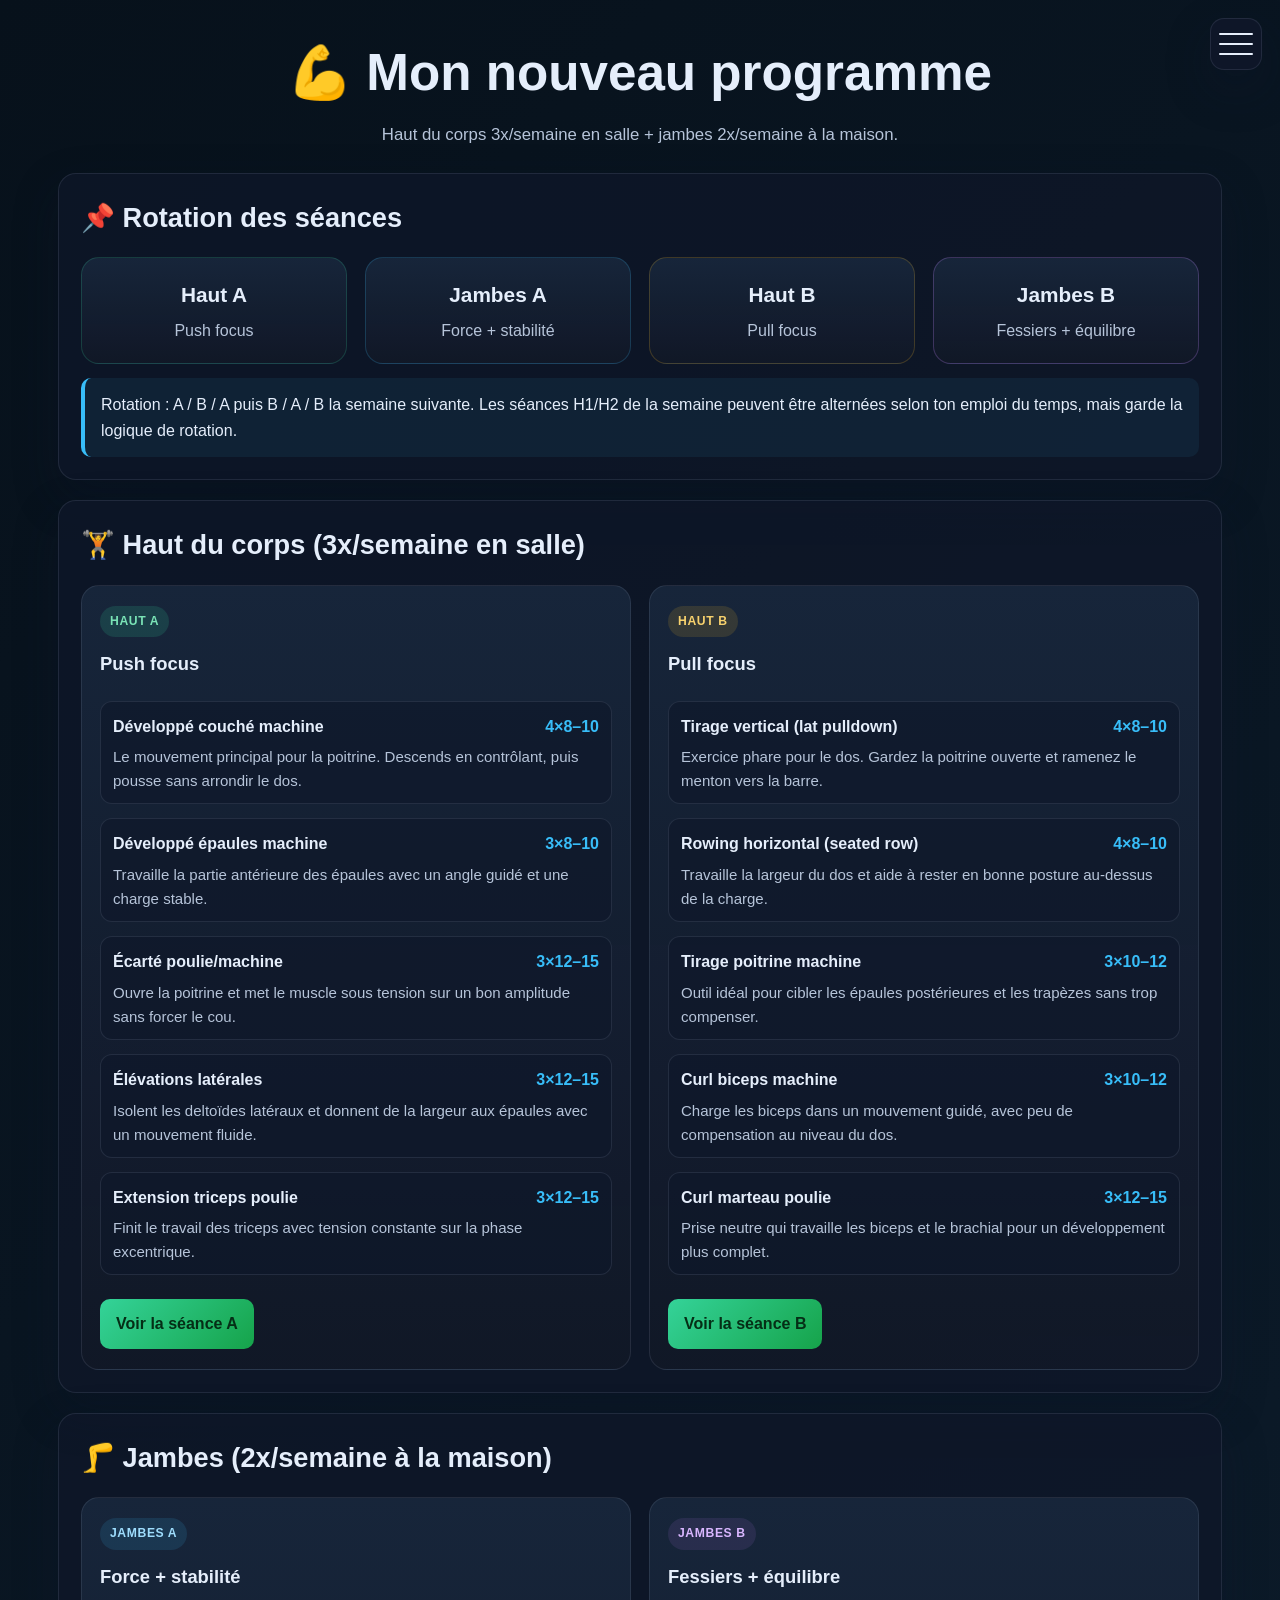
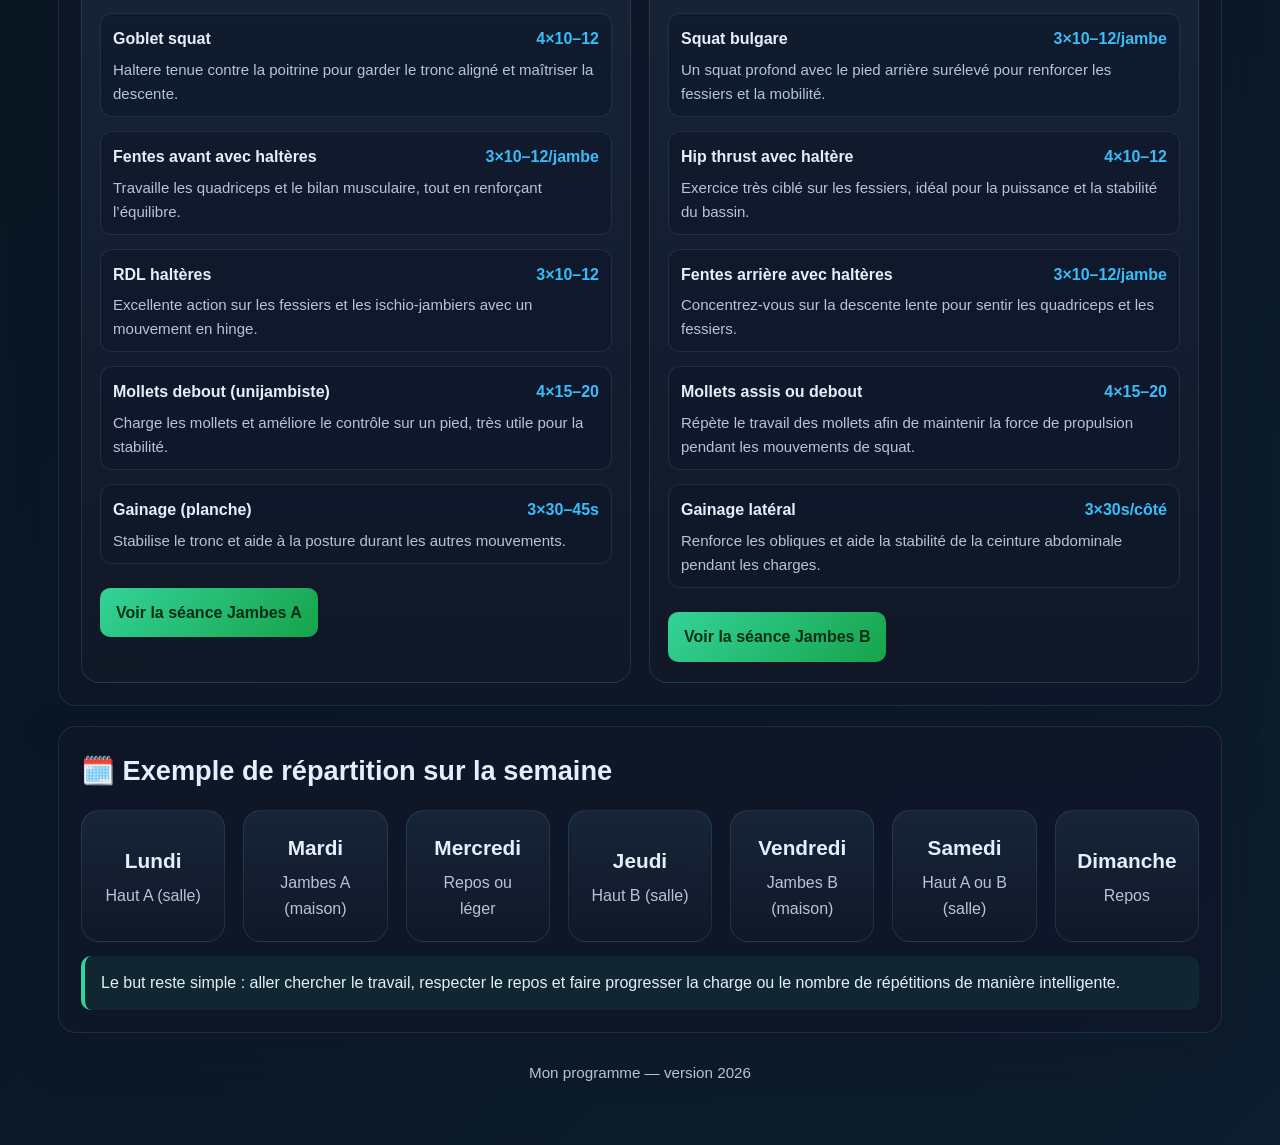
==== commit 4bd67333: "revert" ====
--- a/index.html
+++ b/index.html
@@ -8,52 +8,25 @@
 </head>
 <body>
   <div class="container">
-    <div class="status-bar">
-      <span class="time">02:01</span>
-      <div class="status-icons" aria-hidden="true">
-        <span class="signal"></span>
-        <span class="wifi"></span>
-        <span class="battery"></span>
-      </div>
-    </div>
-
     <header class="page-header">
-      <div class="mini-strip">
-        <span class="mini-square"></span>
-        <span>Haut A</span>
-        <span>Jambes A</span>
-        <span>Haut B</span>
-        <span>Jambes B</span>
-      </div>
-
-      <div class="hero-figure">
-        <span class="arm-icon">💪</span>
-        <h1>Mon nouveau</h1>
-      </div>
-      <h2 class="hero-subtitle">programme</h2>
+      <div class="mobile-nav-wrap">
+        <button class="burger-btn" type="button" aria-label="Ouvrir le menu" aria-expanded="false">
+          <span></span>
+          <span></span>
+          <span></span>
+        </button>
+        <nav class="quick-nav" aria-label="Navigation rapide">
+          <a href="seance-a.html">Haut A</a>
+          <a href="seance-b.html">Jambes A</a>
+          <a href="seance-c.html">Haut B</a>
+          <a href="seance-d.html">Jambes B</a>
+        </nav>
+      </div>
+      <h1>💪 Mon nouveau programme</h1>
       <p class="subtitle">Haut du corps 3x/semaine en salle + jambes 2x/semaine à la maison.</p>
     </header>
 
-    <section class="rotation-panel">
-      <h2 class="panel-title">Rotation des séances</h2>
-      <div class="rotation-list">
-        <div>Haut A <span>Push focus</span></div>
-        <div>Jambes A <span>Force + stabilité</span></div>
-        <div>Haut B <span>Pull focus</span></div>
-        <div>Jambes B <span>Fessiers + équilibre</span></div>
-      </div>
-      <div class="info-box info-iphone">
-        Rotation : A / B / A puis B / A / B la semaine suivante. Les séances H1/H2 de la semaine peuvent être alternées selon ton emploi du temps, mais garde la logique de rotation.
-      </div>
-    </section>
-
-    <div class="bottom-dock">
-      <button class="dock-btn back" type="button" aria-label="Retour">‹</button>
-      <button class="dock-btn home" type="button" aria-label="Accueil">⌂</button>
-      <button class="dock-btn menu" type="button" aria-label="Menu">⋯</button>
-    </div>
-
-    <section class="hidden-extra">
+    <section>
       <h2>📌 Rotation des séances</h2>
       <div class="summary-grid">
         <div class="summary-card accent-green">
@@ -78,7 +51,7 @@
       </div>
     </section>
 
-    <section class="hidden-extra">
+    <section>
       <h2>🏋️ Haut du corps (3x/semaine en salle)</h2>
       <div class="program-grid">
         <article class="plan-card" id="haut-a">
@@ -143,7 +116,7 @@
       </div>
     </section>
 
-    <section class="hidden-extra">
+    <section>
       <h2>🦵 Jambes (2x/semaine à la maison)</h2>
       <div class="program-grid two-columns">
         <article class="plan-card" id="jambes-a">
@@ -208,7 +181,7 @@
       </div>
     </section>
 
-    <section class="hidden-extra">
+    <section>
       <h2>🗓️ Exemple de répartition sur la semaine</h2>
       <div class="week-grid">
         <div class="day-card"><strong>Lundi</strong><span>Haut A (salle)</span></div>
--- a/styles.css
+++ b/styles.css
@@ -22,304 +22,510 @@
 body {
   margin: 0;
   min-height: 100vh;
-  display: flex;
-  justify-content: center;
-  align-items: flex-start;
-  background: #dfe3ea;
-  color: var(--text);
   font-family: Arial, sans-serif;
-  line-height: 1.4;
+  background: linear-gradient(135deg, var(--bg), var(--bg-2));
+  color: var(--text);
+  line-height: 1.6;
 }
 
 a { color: inherit; text-decoration: none; }
 
 .container {
-  width: 100%;
-  max-width: 430px;
-  min-height: 100vh;
-  background: linear-gradient(180deg, #0c1a27 0%, #0f2436 100%);
-  padding: 12px 18px 90px;
-  box-sizing: border-box;
-  position: relative;
-  overflow: hidden;
-}
-
-.container::after {
-  content: "";
-  position: absolute;
-  left: 0;
-  right: 0;
-  bottom: 0;
-  height: 75px;
-  background: linear-gradient(180deg, rgba(15, 36, 54, 0) 0%, rgba(15, 36, 54, 0.75) 100%);
-  pointer-events: none;
-}
-
-.status-bar {
+  max-width: 1200px;
+  margin: 0 auto;
+  padding: 32px 18px 60px;
+}
+
+header.page-header {
+  text-align: center;
+  margin-bottom: 24px;
+}
+
+.page-header h1 {
+  margin: 0 0 8px;
+  font-size: clamp(2.2rem, 4vw, 3.4rem);
+}
+
+.subtitle {
+  margin: 0;
+  color: var(--muted);
+  font-size: 1.05rem;
+}
+
+.topbar {
   display: flex;
   align-items: center;
   justify-content: space-between;
-  height: 38px;
-  font-size: 1.05rem;
-  font-weight: 700;
-  color: #f3f6fb;
-  margin: 0 -6px 8px;
-}
-
-.time {
-  letter-spacing: 0.02em;
-}
-
-.status-icons {
-  display: flex;
+  gap: 16px;
+  margin-bottom: 20px;
+}
+
+.back-link {
+  display: inline-flex;
   align-items: center;
   gap: 8px;
-}
-
-.signal, .wifi, .battery {
+  background: rgba(56, 189, 248, 0.08);
+  border: 1px solid var(--border);
+  border-radius: 999px;
+  padding: 10px 14px;
+  color: var(--text);
+  font-weight: 700;
+}
+
+.back-link:hover {
+  border-color: rgba(56, 189, 248, 0.4);
+}
+
+section {
+  background: rgba(15, 23, 42, 0.76);
+  border: 1px solid var(--border);
+  border-radius: 18px;
+  box-shadow: var(--shadow);
+  padding: 22px;
+  margin: 20px 0;
+}
+
+h2 {
+  margin: 0 0 18px;
+  font-size: 1.7rem;
+}
+
+h3 {
+  margin: 0 0 10px;
+  font-size: 1.15rem;
+}
+
+.summary-grid,
+.week-grid,
+.session-meta,
+.program-grid {
+  display: grid;
+  gap: 18px;
+}
+
+.summary-grid {
+  grid-template-columns: repeat(4, minmax(0, 1fr));
+}
+
+.week-grid { grid-template-columns: repeat(7, minmax(0, 1fr)); }
+.session-meta { grid-template-columns: repeat(3, minmax(0, 1fr)); }
+.program-grid { grid-template-columns: repeat(2, minmax(0, 1fr)); }
+.two-columns { grid-template-columns: repeat(2, minmax(0, 1fr)); }
+
+.summary-card,
+.day-card,
+.meta-card,
+.plan-card,
+.session-card {
+  background: linear-gradient(180deg, rgba(24, 38, 59, 0.95), rgba(17, 24, 39, 0.9));
+  border: 1px solid var(--border);
+  border-radius: 18px;
+  padding: 20px 18px;
+}
+
+.summary-card,
+.day-card,
+.meta-card {
+  display: flex;
+  flex-direction: column;
+  justify-content: center;
+  align-items: center;
+  text-align: center;
+}
+
+.summary-card strong,
+.day-card strong,
+.meta-card strong {
+  display: block;
+  font-size: 1.3rem;
+  margin-bottom: 6px;
+}
+
+.summary-card span,
+.day-card span,
+.meta-card span {
+  color: var(--muted);
+}
+
+.accent-green { border-color: rgba(52, 211, 153, 0.2); }
+.accent-blue { border-color: rgba(56, 189, 248, 0.2); }
+.accent-gold { border-color: rgba(251, 191, 36, 0.2); }
+.accent-purple { border-color: rgba(192, 132, 252, 0.25); }
+
+.plan-card {
+  display: flex;
+  flex-direction: column;
+  gap: 12px;
+}
+
+.tag {
   display: inline-block;
-  position: relative;
-}
-
-.signal {
-  width: 18px;
-  height: 10px;
-  border-bottom: 2px solid #f3f6fb;
-  border-left: 2px solid transparent;
-  border-right: 2px solid transparent;
-  transform: rotate(180deg);
-}
-
-.signal::before,
-.signal::after {
-  content: "";
-  position: absolute;
-  inset: auto 0 0 0;
-  margin: auto;
-  width: 14px;
-  height: 8px;
-  border-bottom: 2px solid #f3f6fb;
-  border-left: 2px solid transparent;
-  border-right: 2px solid transparent;
-}
-
-.wifi {
-  width: 18px;
-  height: 18px;
-  border: 2px solid transparent;
-  border-top-color: #f3f6fb;
-  border-radius: 50%;
-  transform: rotate(180deg);
-  opacity: 0.9;
-}
-
-.battery {
-  width: 28px;
-  height: 16px;
-  border: 2px solid #f3f6fb;
-  border-radius: 4px;
-}
-
-.battery::after {
-  content: "";
-  position: absolute;
-  right: -4px;
-  top: 4px;
-  width: 3px;
-  height: 6px;
-  background: #f3f6fb;
-  border-radius: 2px;
-}
-
-.battery::before {
-  content: "";
-  position: absolute;
-  inset: 2px 2px 2px 2px;
-  border-radius: 2px;
-  background: #f3f6fb;
-}
-
-.page-header {
-  margin-top: 8px;
-  padding-top: 6px;
-}
-
-.mini-strip {
-  display: flex;
+  width: fit-content;
+  padding: 6px 10px;
+  border-radius: 999px;
+  font-size: 0.76rem;
+  font-weight: 700;
+  letter-spacing: 0.05em;
+  text-transform: uppercase;
+}
+
+.tag-green { background: rgba(52, 211, 153, 0.15); color: #7ae4b6; }
+.tag-blue { background: rgba(56, 189, 248, 0.12); color: #9eddfd; }
+.tag-gold { background: rgba(251, 191, 36, 0.13); color: #f7d16d; }
+.tag-purple { background: rgba(192, 132, 252, 0.1); color: #d9b6ff; }
+
+.exercise-list-index {
+  list-style: none;
+  padding: 0;
+  margin: 0;
+  display: flex;
+  flex-direction: column;
+  gap: 14px;
+}
+
+.exercise-list-index li {
+  padding: 12px 12px 10px;
+  border-radius: 12px;
+  background: rgba(15, 23, 42, 0.65);
+  border: 1px solid var(--border);
+}
+
+.exercise-head {
+  display: flex;
+  justify-content: space-between;
+  gap: 10px;
+  align-items: baseline;
+  margin-bottom: 6px;
+}
+
+.exercise-head strong {
+  font-size: 1rem;
+  line-height: 1.4;
+}
+
+.exercise-head span {
+  color: var(--accent-2);
+  font-weight: 700;
+  white-space: nowrap;
+}
+
+.exercise-list-index p {
+  margin: 0;
+  color: var(--muted);
+  font-size: 0.94rem;
+}
+
+.session-card {
+  display: flex;
+  flex-direction: column;
+  gap: 10px;
+}
+
+.session-card p {
+  margin: 0;
+  color: var(--muted);
+}
+
+.session-card .actions,
+.actions {
+  display: flex;
+  flex-wrap: wrap;
+  gap: 10px;
+  margin-top: 12px;
+}
+
+.button,
+.primary-btn {
+  display: inline-flex;
   align-items: center;
-  gap: 10px;
-  font-size: 0.8rem;
-  color: #dfe9f9;
-  opacity: 0.9;
-  margin-bottom: 18px;
+  justify-content: center;
+  border: none;
+  border-radius: 10px;
+  cursor: pointer;
+  padding: 12px 16px;
+  font-weight: 700;
+  transition: transform 0.15s ease, filter 0.2s ease;
+}
+
+.button:hover,
+.primary-btn:hover {
+  transform: translateY(-1px);
+  filter: brightness(1.05);
+}
+
+.button.primary,
+.primary-btn {
+  background: linear-gradient(135deg, var(--accent), #16a34a);
+  color: #052e16;
+}
+
+.button.secondary {
+  background: rgba(56, 189, 248, 0.1);
+  border: 1px solid rgba(56, 189, 248, 0.25);
+  color: var(--text);
+}
+
+.info-box,
+.warning-box,
+.success-box {
+  border-left: 4px solid;
+  border-radius: 10px;
+  padding: 14px 16px;
+  margin-top: 14px;
+}
+
+.info-box {
+  border-color: var(--accent-2);
+  background: rgba(56, 189, 248, 0.07);
+}
+
+.warning-box {
+  border-color: var(--accent-3);
+  background: rgba(251, 191, 36, 0.08);
+}
+
+.success-box {
+  border-color: var(--accent);
+  background: rgba(52, 211, 153, 0.08);
+}
+
+.mood-selector {
+  display: flex;
   flex-wrap: wrap;
-}
-
-.mini-square {
-  width: 18px;
-  height: 18px;
-  border-radius: 5px;
-  background: rgba(248, 250, 252, 0.9);
-  display: inline-block;
-}
-
-.hero-figure {
-  display: flex;
+  gap: 10px 18px;
+  margin: 14px 0 22px;
+  color: var(--muted);
+}
+
+.mood-selector label {
+  display: inline-flex;
   align-items: center;
   gap: 8px;
 }
 
-.arm-icon {
-  font-size: 2.2rem;
-  transform: translateY(4px);
-}
-
-.page-header h1 {
-  margin: 0;
-  font-size: clamp(2.3rem, 7vw, 4rem);
-  line-height: 0.9;
-  letter-spacing: -0.06em;
-  color: #f4f7fc;
-  font-weight: 800;
-}
-
-.hero-subtitle {
-  margin: 12px 0 6px;
-  font-size: clamp(2.8rem, 9vw, 5rem);
-  line-height: 0.82;
-  letter-spacing: -0.07em;
-  color: #f4f7fc;
-  font-weight: 800;
-}
-
-.subtitle {
-  margin: 6px 0 18px;
-  color: rgba(223, 233, 249, 0.95);
-  font-size: 1.1rem;
-  line-height: 1.3;
-  letter-spacing: -0.03em;
-}
-
-.rotation-panel {
-  background: rgba(32, 53, 69, 0.9);
-  border: 1px solid rgba(143, 156, 176, 0.28);
-  border-radius: 18px;
-  padding: 16px 18px 12px;
-  margin-top: 18px;
-  box-shadow: inset 0 0 0 1px rgba(255,255,255,0.03);
-}
-
-.panel-title {
-  margin: 0 0 18px;
-  font-size: clamp(2rem, 6vw, 3rem);
-  line-height: 1.1;
-  letter-spacing: -0.06em;
-  font-weight: 800;
-  color: #f5f7fd;
-  display: flex;
-  align-items: center;
+.exercise-list {
+  display: flex;
+  flex-direction: column;
+  gap: 15px;
+}
+
+.exercise {
+  background: rgba(24, 38, 59, 0.8);
+  border: 1px solid var(--border);
+  border-radius: 12px;
+  padding: 16px;
+}
+
+.exercise h3 {
+  margin-bottom: 6px;
+}
+
+.program-suggestion {
+  margin-top: 10px;
+  padding: 8px 10px;
+  border-radius: 8px;
+  background: rgba(52, 211, 153, 0.08);
+  border-left: 3px solid var(--accent);
+  color: var(--text);
+  font-weight: 700;
+}
+
+.sets {
+  color: var(--accent-2);
+  font-weight: 700;
+  margin-bottom: 4px;
+}
+
+.tip {
+  color: var(--muted);
+}
+
+.perf-row {
+  background: rgba(15, 23, 42, 0.85);
+  border: 1px solid var(--border);
+  border-radius: 12px;
+  padding: 16px;
+}
+
+.perf-name {
+  font-size: 1.05rem;
+  font-weight: 700;
+  color: var(--accent-2);
+  margin-bottom: 10px;
+}
+
+.perf-fields {
+  display: grid;
+  grid-template-columns: 1fr;
   gap: 12px;
-}
-
-.panel-title::before {
-  content: "📌";
-  font-size: 1.7rem;
-}
-
-.rotation-list {
-  display: flex;
-  flex-direction: column;
-  gap: 10px;
-  font-size: 1.05rem;
-  line-height: 1.35;
-  color: #f4f7fc;
-  font-weight: 700;
-  letter-spacing: -0.03em;
-}
-
-.rotation-list div {
-  display: block;
-  font-size: clamp(1.15rem, 3.8vw, 1.7rem);
-}
-
-.rotation-list span {
-  color: rgba(216, 225, 239, 0.9);
-  font-weight: 600;
-}
-
-.info-iphone {
-  margin-top: 18px;
-  background: rgba(66, 94, 120, 0.7);
-  border: 1px solid rgba(80, 142, 196, 0.7);
-  border-radius: 16px;
-  border-left: 4px solid #8ec5ff;
-  padding: 16px 14px;
-  color: #eef6ff;
-  line-height: 1.35;
-  font-size: 1.1rem;
-}
-
-.bottom-dock {
-  position: absolute;
-  left: 0;
-  right: 0;
-  bottom: 12px;
-  display: flex;
+  margin-bottom: 12px;
+}
+
+.perf-fields label {
+  display: flex;
+  flex-direction: column;
+  gap: 6px;
+  color: var(--muted);
+  font-size: 0.95rem;
+}
+
+.perf-fields input {
+  width: 100%;
+  padding: 10px 12px;
+  border-radius: 8px;
+  border: 1px solid var(--border);
+  background: rgba(4, 9, 15, 0.8);
+  color: var(--text);
+}
+
+.advice-box {
+  background: rgba(52, 211, 153, 0.08);
+  border-left: 3px solid var(--accent);
+  border-radius: 8px;
+  padding: 10px 12px;
+  color: var(--text);
+}
+
+.small-note {
+  margin-top: 8px;
+  color: var(--muted);
+  font-size: 0.9rem;
+}
+
+.session-summary {
+  margin-top: 16px;
+  padding: 12px 14px;
+  border-radius: 10px;
+  background: rgba(148, 163, 184, 0.08);
+  border: 1px solid var(--border);
+  color: var(--muted);
+}
+
+footer {
+  margin-top: 28px;
+  text-align: center;
+  color: var(--muted);
+  font-size: 0.95rem;
+}
+
+@media (max-width: 900px) {
+  .summary-grid,
+  .week-grid,
+  .program-grid,
+  .two-columns {
+    grid-template-columns: 1fr 1fr;
+  }
+}
+
+@media (max-width: 760px) {
+  .summary-grid,
+  .week-grid,
+  .session-meta,
+  .program-grid,
+  .two-columns {
+    grid-template-columns: 1fr;
+  }
+
+  .topbar {
+    flex-direction: column;
+    align-items: flex-start;
+  }
+
+  .container {
+    padding-left: 12px;
+    padding-right: 12px;
+  }
+}
+
+.mobile-nav-wrap {
+  position: fixed;
+  top: 18px;
+  right: 18px;
+  z-index: 30;
+}
+
+.burger-btn {
+  display: flex;
+  flex-direction: column;
   justify-content: center;
   align-items: center;
-  gap: 24px;
+  width: 52px;
+  height: 52px;
+  border: 1px solid var(--border);
+  background: rgba(15, 23, 42, 0.95);
+  border-radius: 14px;
+  padding: 10px 8px;
+  cursor: pointer;
+  box-shadow: var(--shadow);
+}
+
+.burger-btn span {
+  display: block;
+  width: 100%;
+  height: 3px;
+  border-radius: 999px;
+  background: var(--text);
+  margin: 4px 0;
+  transition: transform 0.2s ease, opacity 0.2s ease;
+}
+
+.quick-nav {
+  position: absolute;
+  top: 64px;
+  right: 0;
+  display: flex;
+  flex-direction: column;
+  gap: 10px;
+  width: min(180px, 70vw);
+  padding: 12px;
+  border: 1px solid var(--border);
+  border-radius: 16px;
+  background: rgba(15, 23, 42, 0.97);
+  box-shadow: var(--shadow);
+  transform: translateX(calc(100% + 14px));
+  opacity: 0;
   pointer-events: none;
-}
-
-.dock-btn {
+  transition: transform 0.25s ease, opacity 0.25s ease;
+}
+
+.mobile-nav-wrap.menu-open .quick-nav {
+  transform: translateX(0);
+  opacity: 1;
   pointer-events: auto;
-  width: 56px;
-  height: 56px;
-  border-radius: 50%;
-  border: none;
-  background: rgba(225, 231, 238, 0.9);
-  color: #1d2631;
-  font-size: 1.8rem;
-  font-weight: 700;
-  box-shadow: 0 8px 18px rgba(12, 18, 24, 0.18);
-}
-
-.dock-btn.home {
-  width: 62px;
-  height: 62px;
-  font-size: 1.5rem;
-}
-
-.hidden-extra {
-  display: none;
-}
-
-@media (min-width: 700px) {
-  body {
-    background: #ccd3dc;
-    padding: 18px 0 28px;
+}
+
+.quick-nav a {
+  display: block;
+  padding: 12px 14px;
+  border-radius: 12px;
+  background: rgba(56, 189, 248, 0.08);
+  border: 1px solid var(--border);
+  color: var(--text);
+  font-size: 0.9rem;
+  font-weight: 800;
+  text-align: center;
+  letter-spacing: 0.06em;
+}
+
+.quick-nav a:hover {
+  border-color: rgba(56, 189, 248, 0.4);
+}
+
+.mobile-nav-wrap.menu-open .burger-btn span:nth-child(1) {
+  transform: translateY(7px) rotate(45deg);
+}
+
+.mobile-nav-wrap.menu-open .burger-btn span:nth-child(2) {
+  opacity: 0;
+}
+
+.mobile-nav-wrap.menu-open .burger-btn span:nth-child(3) {
+  transform: translateY(-7px) rotate(-45deg);
+}
+
+@media (max-width: 760px) {
+  .mobile-nav-wrap {
+    right: 12px;
+    top: 12px;
   }
-
-  .container {
-    min-height: 920px;
-    border-radius: 28px;
-    box-shadow: 0 26px 55px rgba(15, 23, 42, 0.22);
-    border: 1px solid rgba(17, 24, 39, 0.08);
-  }
-}
-
-@media (max-width: 420px) {
-  .container {
-    padding-left: 14px;
-    padding-right: 14px;
-  }
-
-  .mini-strip {
-    gap: 6px;
-    font-size: 0.72rem;
-  }
-
-  .subtitle {
-    font-size: 1rem;
-  }
-}
+}
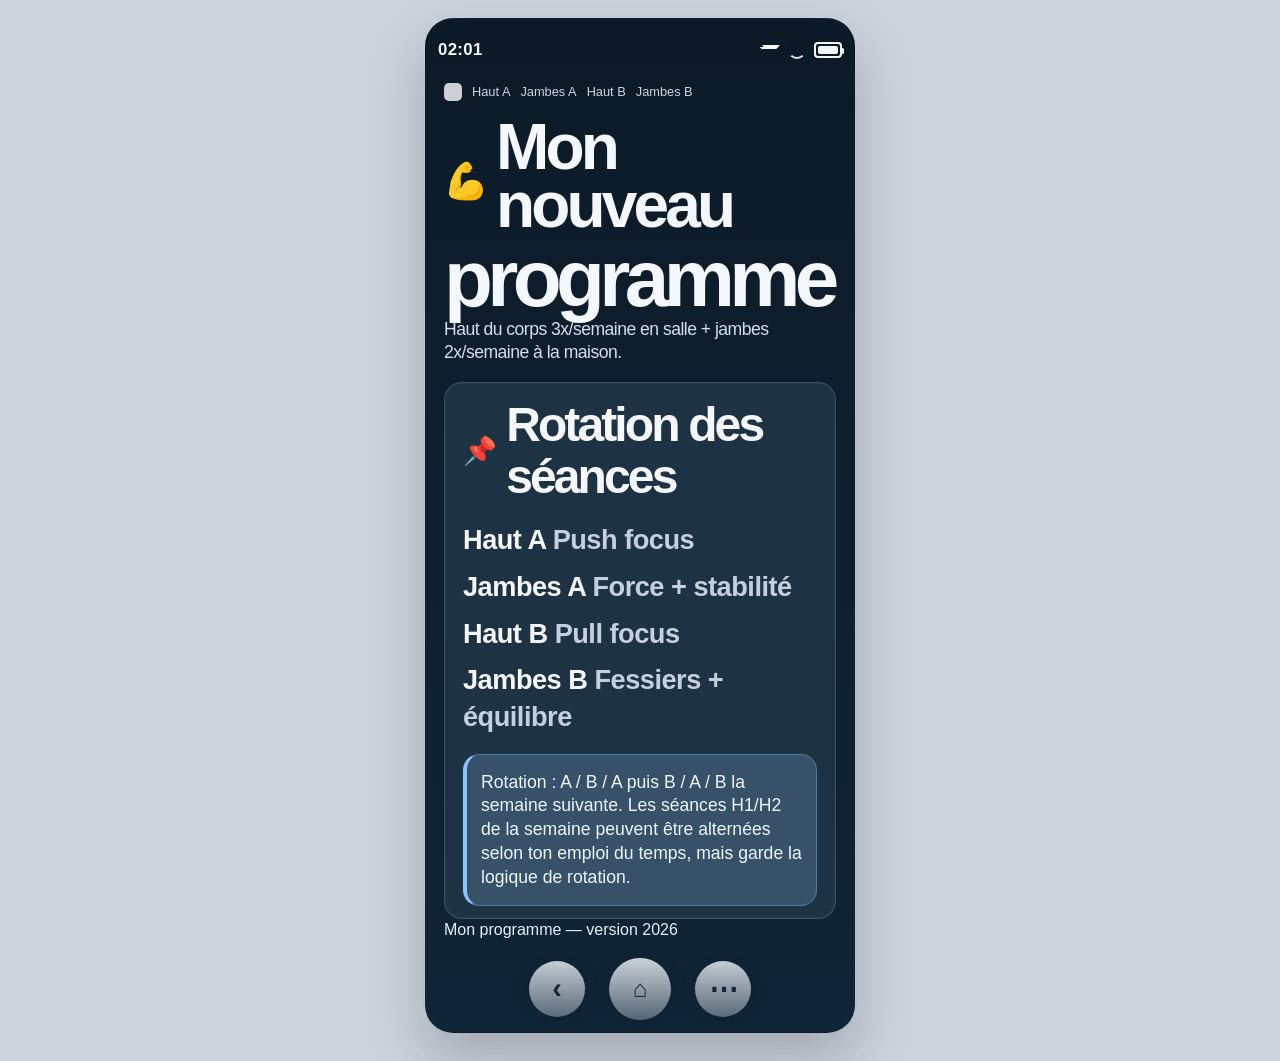
==== commit bee41555: "Revert "revert" This reverts commit 4bd673335694a1463ebbe1c857bf1b809c750034." ====
--- a/index.html
+++ b/index.html
@@ -8,25 +8,52 @@
 </head>
 <body>
   <div class="container">
+    <div class="status-bar">
+      <span class="time">02:01</span>
+      <div class="status-icons" aria-hidden="true">
+        <span class="signal"></span>
+        <span class="wifi"></span>
+        <span class="battery"></span>
+      </div>
+    </div>
+
     <header class="page-header">
-      <div class="mobile-nav-wrap">
-        <button class="burger-btn" type="button" aria-label="Ouvrir le menu" aria-expanded="false">
-          <span></span>
-          <span></span>
-          <span></span>
-        </button>
-        <nav class="quick-nav" aria-label="Navigation rapide">
-          <a href="seance-a.html">Haut A</a>
-          <a href="seance-b.html">Jambes A</a>
-          <a href="seance-c.html">Haut B</a>
-          <a href="seance-d.html">Jambes B</a>
-        </nav>
-      </div>
-      <h1>💪 Mon nouveau programme</h1>
+      <div class="mini-strip">
+        <span class="mini-square"></span>
+        <span>Haut A</span>
+        <span>Jambes A</span>
+        <span>Haut B</span>
+        <span>Jambes B</span>
+      </div>
+
+      <div class="hero-figure">
+        <span class="arm-icon">💪</span>
+        <h1>Mon nouveau</h1>
+      </div>
+      <h2 class="hero-subtitle">programme</h2>
       <p class="subtitle">Haut du corps 3x/semaine en salle + jambes 2x/semaine à la maison.</p>
     </header>
 
-    <section>
+    <section class="rotation-panel">
+      <h2 class="panel-title">Rotation des séances</h2>
+      <div class="rotation-list">
+        <div>Haut A <span>Push focus</span></div>
+        <div>Jambes A <span>Force + stabilité</span></div>
+        <div>Haut B <span>Pull focus</span></div>
+        <div>Jambes B <span>Fessiers + équilibre</span></div>
+      </div>
+      <div class="info-box info-iphone">
+        Rotation : A / B / A puis B / A / B la semaine suivante. Les séances H1/H2 de la semaine peuvent être alternées selon ton emploi du temps, mais garde la logique de rotation.
+      </div>
+    </section>
+
+    <div class="bottom-dock">
+      <button class="dock-btn back" type="button" aria-label="Retour">‹</button>
+      <button class="dock-btn home" type="button" aria-label="Accueil">⌂</button>
+      <button class="dock-btn menu" type="button" aria-label="Menu">⋯</button>
+    </div>
+
+    <section class="hidden-extra">
       <h2>📌 Rotation des séances</h2>
       <div class="summary-grid">
         <div class="summary-card accent-green">
@@ -51,7 +78,7 @@
       </div>
     </section>
 
-    <section>
+    <section class="hidden-extra">
       <h2>🏋️ Haut du corps (3x/semaine en salle)</h2>
       <div class="program-grid">
         <article class="plan-card" id="haut-a">
@@ -116,7 +143,7 @@
       </div>
     </section>
 
-    <section>
+    <section class="hidden-extra">
       <h2>🦵 Jambes (2x/semaine à la maison)</h2>
       <div class="program-grid two-columns">
         <article class="plan-card" id="jambes-a">
@@ -181,7 +208,7 @@
       </div>
     </section>
 
-    <section>
+    <section class="hidden-extra">
       <h2>🗓️ Exemple de répartition sur la semaine</h2>
       <div class="week-grid">
         <div class="day-card"><strong>Lundi</strong><span>Haut A (salle)</span></div>
--- a/styles.css
+++ b/styles.css
@@ -22,510 +22,304 @@
 body {
   margin: 0;
   min-height: 100vh;
+  display: flex;
+  justify-content: center;
+  align-items: flex-start;
+  background: #dfe3ea;
+  color: var(--text);
   font-family: Arial, sans-serif;
-  background: linear-gradient(135deg, var(--bg), var(--bg-2));
-  color: var(--text);
-  line-height: 1.6;
+  line-height: 1.4;
 }
 
 a { color: inherit; text-decoration: none; }
 
 .container {
-  max-width: 1200px;
-  margin: 0 auto;
-  padding: 32px 18px 60px;
-}
-
-header.page-header {
-  text-align: center;
-  margin-bottom: 24px;
+  width: 100%;
+  max-width: 430px;
+  min-height: 100vh;
+  background: linear-gradient(180deg, #0c1a27 0%, #0f2436 100%);
+  padding: 12px 18px 90px;
+  box-sizing: border-box;
+  position: relative;
+  overflow: hidden;
+}
+
+.container::after {
+  content: "";
+  position: absolute;
+  left: 0;
+  right: 0;
+  bottom: 0;
+  height: 75px;
+  background: linear-gradient(180deg, rgba(15, 36, 54, 0) 0%, rgba(15, 36, 54, 0.75) 100%);
+  pointer-events: none;
+}
+
+.status-bar {
+  display: flex;
+  align-items: center;
+  justify-content: space-between;
+  height: 38px;
+  font-size: 1.05rem;
+  font-weight: 700;
+  color: #f3f6fb;
+  margin: 0 -6px 8px;
+}
+
+.time {
+  letter-spacing: 0.02em;
+}
+
+.status-icons {
+  display: flex;
+  align-items: center;
+  gap: 8px;
+}
+
+.signal, .wifi, .battery {
+  display: inline-block;
+  position: relative;
+}
+
+.signal {
+  width: 18px;
+  height: 10px;
+  border-bottom: 2px solid #f3f6fb;
+  border-left: 2px solid transparent;
+  border-right: 2px solid transparent;
+  transform: rotate(180deg);
+}
+
+.signal::before,
+.signal::after {
+  content: "";
+  position: absolute;
+  inset: auto 0 0 0;
+  margin: auto;
+  width: 14px;
+  height: 8px;
+  border-bottom: 2px solid #f3f6fb;
+  border-left: 2px solid transparent;
+  border-right: 2px solid transparent;
+}
+
+.wifi {
+  width: 18px;
+  height: 18px;
+  border: 2px solid transparent;
+  border-top-color: #f3f6fb;
+  border-radius: 50%;
+  transform: rotate(180deg);
+  opacity: 0.9;
+}
+
+.battery {
+  width: 28px;
+  height: 16px;
+  border: 2px solid #f3f6fb;
+  border-radius: 4px;
+}
+
+.battery::after {
+  content: "";
+  position: absolute;
+  right: -4px;
+  top: 4px;
+  width: 3px;
+  height: 6px;
+  background: #f3f6fb;
+  border-radius: 2px;
+}
+
+.battery::before {
+  content: "";
+  position: absolute;
+  inset: 2px 2px 2px 2px;
+  border-radius: 2px;
+  background: #f3f6fb;
+}
+
+.page-header {
+  margin-top: 8px;
+  padding-top: 6px;
+}
+
+.mini-strip {
+  display: flex;
+  align-items: center;
+  gap: 10px;
+  font-size: 0.8rem;
+  color: #dfe9f9;
+  opacity: 0.9;
+  margin-bottom: 18px;
+  flex-wrap: wrap;
+}
+
+.mini-square {
+  width: 18px;
+  height: 18px;
+  border-radius: 5px;
+  background: rgba(248, 250, 252, 0.9);
+  display: inline-block;
+}
+
+.hero-figure {
+  display: flex;
+  align-items: center;
+  gap: 8px;
+}
+
+.arm-icon {
+  font-size: 2.2rem;
+  transform: translateY(4px);
 }
 
 .page-header h1 {
-  margin: 0 0 8px;
-  font-size: clamp(2.2rem, 4vw, 3.4rem);
+  margin: 0;
+  font-size: clamp(2.3rem, 7vw, 4rem);
+  line-height: 0.9;
+  letter-spacing: -0.06em;
+  color: #f4f7fc;
+  font-weight: 800;
+}
+
+.hero-subtitle {
+  margin: 12px 0 6px;
+  font-size: clamp(2.8rem, 9vw, 5rem);
+  line-height: 0.82;
+  letter-spacing: -0.07em;
+  color: #f4f7fc;
+  font-weight: 800;
 }
 
 .subtitle {
-  margin: 0;
-  color: var(--muted);
-  font-size: 1.05rem;
-}
-
-.topbar {
-  display: flex;
-  align-items: center;
-  justify-content: space-between;
-  gap: 16px;
-  margin-bottom: 20px;
-}
-
-.back-link {
-  display: inline-flex;
-  align-items: center;
-  gap: 8px;
-  background: rgba(56, 189, 248, 0.08);
-  border: 1px solid var(--border);
-  border-radius: 999px;
-  padding: 10px 14px;
-  color: var(--text);
-  font-weight: 700;
-}
-
-.back-link:hover {
-  border-color: rgba(56, 189, 248, 0.4);
-}
-
-section {
-  background: rgba(15, 23, 42, 0.76);
-  border: 1px solid var(--border);
+  margin: 6px 0 18px;
+  color: rgba(223, 233, 249, 0.95);
+  font-size: 1.1rem;
+  line-height: 1.3;
+  letter-spacing: -0.03em;
+}
+
+.rotation-panel {
+  background: rgba(32, 53, 69, 0.9);
+  border: 1px solid rgba(143, 156, 176, 0.28);
   border-radius: 18px;
-  box-shadow: var(--shadow);
-  padding: 22px;
-  margin: 20px 0;
-}
-
-h2 {
+  padding: 16px 18px 12px;
+  margin-top: 18px;
+  box-shadow: inset 0 0 0 1px rgba(255,255,255,0.03);
+}
+
+.panel-title {
   margin: 0 0 18px;
+  font-size: clamp(2rem, 6vw, 3rem);
+  line-height: 1.1;
+  letter-spacing: -0.06em;
+  font-weight: 800;
+  color: #f5f7fd;
+  display: flex;
+  align-items: center;
+  gap: 12px;
+}
+
+.panel-title::before {
+  content: "📌";
   font-size: 1.7rem;
 }
 
-h3 {
-  margin: 0 0 10px;
-  font-size: 1.15rem;
-}
-
-.summary-grid,
-.week-grid,
-.session-meta,
-.program-grid {
-  display: grid;
-  gap: 18px;
-}
-
-.summary-grid {
-  grid-template-columns: repeat(4, minmax(0, 1fr));
-}
-
-.week-grid { grid-template-columns: repeat(7, minmax(0, 1fr)); }
-.session-meta { grid-template-columns: repeat(3, minmax(0, 1fr)); }
-.program-grid { grid-template-columns: repeat(2, minmax(0, 1fr)); }
-.two-columns { grid-template-columns: repeat(2, minmax(0, 1fr)); }
-
-.summary-card,
-.day-card,
-.meta-card,
-.plan-card,
-.session-card {
-  background: linear-gradient(180deg, rgba(24, 38, 59, 0.95), rgba(17, 24, 39, 0.9));
-  border: 1px solid var(--border);
-  border-radius: 18px;
-  padding: 20px 18px;
-}
-
-.summary-card,
-.day-card,
-.meta-card {
-  display: flex;
-  flex-direction: column;
-  justify-content: center;
-  align-items: center;
-  text-align: center;
-}
-
-.summary-card strong,
-.day-card strong,
-.meta-card strong {
-  display: block;
-  font-size: 1.3rem;
-  margin-bottom: 6px;
-}
-
-.summary-card span,
-.day-card span,
-.meta-card span {
-  color: var(--muted);
-}
-
-.accent-green { border-color: rgba(52, 211, 153, 0.2); }
-.accent-blue { border-color: rgba(56, 189, 248, 0.2); }
-.accent-gold { border-color: rgba(251, 191, 36, 0.2); }
-.accent-purple { border-color: rgba(192, 132, 252, 0.25); }
-
-.plan-card {
-  display: flex;
-  flex-direction: column;
-  gap: 12px;
-}
-
-.tag {
-  display: inline-block;
-  width: fit-content;
-  padding: 6px 10px;
-  border-radius: 999px;
-  font-size: 0.76rem;
-  font-weight: 700;
-  letter-spacing: 0.05em;
-  text-transform: uppercase;
-}
-
-.tag-green { background: rgba(52, 211, 153, 0.15); color: #7ae4b6; }
-.tag-blue { background: rgba(56, 189, 248, 0.12); color: #9eddfd; }
-.tag-gold { background: rgba(251, 191, 36, 0.13); color: #f7d16d; }
-.tag-purple { background: rgba(192, 132, 252, 0.1); color: #d9b6ff; }
-
-.exercise-list-index {
-  list-style: none;
-  padding: 0;
-  margin: 0;
-  display: flex;
-  flex-direction: column;
-  gap: 14px;
-}
-
-.exercise-list-index li {
-  padding: 12px 12px 10px;
-  border-radius: 12px;
-  background: rgba(15, 23, 42, 0.65);
-  border: 1px solid var(--border);
-}
-
-.exercise-head {
-  display: flex;
-  justify-content: space-between;
-  gap: 10px;
-  align-items: baseline;
-  margin-bottom: 6px;
-}
-
-.exercise-head strong {
-  font-size: 1rem;
-  line-height: 1.4;
-}
-
-.exercise-head span {
-  color: var(--accent-2);
-  font-weight: 700;
-  white-space: nowrap;
-}
-
-.exercise-list-index p {
-  margin: 0;
-  color: var(--muted);
-  font-size: 0.94rem;
-}
-
-.session-card {
+.rotation-list {
   display: flex;
   flex-direction: column;
   gap: 10px;
-}
-
-.session-card p {
-  margin: 0;
-  color: var(--muted);
-}
-
-.session-card .actions,
-.actions {
-  display: flex;
-  flex-wrap: wrap;
-  gap: 10px;
-  margin-top: 12px;
-}
-
-.button,
-.primary-btn {
-  display: inline-flex;
-  align-items: center;
+  font-size: 1.05rem;
+  line-height: 1.35;
+  color: #f4f7fc;
+  font-weight: 700;
+  letter-spacing: -0.03em;
+}
+
+.rotation-list div {
+  display: block;
+  font-size: clamp(1.15rem, 3.8vw, 1.7rem);
+}
+
+.rotation-list span {
+  color: rgba(216, 225, 239, 0.9);
+  font-weight: 600;
+}
+
+.info-iphone {
+  margin-top: 18px;
+  background: rgba(66, 94, 120, 0.7);
+  border: 1px solid rgba(80, 142, 196, 0.7);
+  border-radius: 16px;
+  border-left: 4px solid #8ec5ff;
+  padding: 16px 14px;
+  color: #eef6ff;
+  line-height: 1.35;
+  font-size: 1.1rem;
+}
+
+.bottom-dock {
+  position: absolute;
+  left: 0;
+  right: 0;
+  bottom: 12px;
+  display: flex;
   justify-content: center;
+  align-items: center;
+  gap: 24px;
+  pointer-events: none;
+}
+
+.dock-btn {
+  pointer-events: auto;
+  width: 56px;
+  height: 56px;
+  border-radius: 50%;
   border: none;
-  border-radius: 10px;
-  cursor: pointer;
-  padding: 12px 16px;
+  background: rgba(225, 231, 238, 0.9);
+  color: #1d2631;
+  font-size: 1.8rem;
   font-weight: 700;
-  transition: transform 0.15s ease, filter 0.2s ease;
-}
-
-.button:hover,
-.primary-btn:hover {
-  transform: translateY(-1px);
-  filter: brightness(1.05);
-}
-
-.button.primary,
-.primary-btn {
-  background: linear-gradient(135deg, var(--accent), #16a34a);
-  color: #052e16;
-}
-
-.button.secondary {
-  background: rgba(56, 189, 248, 0.1);
-  border: 1px solid rgba(56, 189, 248, 0.25);
-  color: var(--text);
-}
-
-.info-box,
-.warning-box,
-.success-box {
-  border-left: 4px solid;
-  border-radius: 10px;
-  padding: 14px 16px;
-  margin-top: 14px;
-}
-
-.info-box {
-  border-color: var(--accent-2);
-  background: rgba(56, 189, 248, 0.07);
-}
-
-.warning-box {
-  border-color: var(--accent-3);
-  background: rgba(251, 191, 36, 0.08);
-}
-
-.success-box {
-  border-color: var(--accent);
-  background: rgba(52, 211, 153, 0.08);
-}
-
-.mood-selector {
-  display: flex;
-  flex-wrap: wrap;
-  gap: 10px 18px;
-  margin: 14px 0 22px;
-  color: var(--muted);
-}
-
-.mood-selector label {
-  display: inline-flex;
-  align-items: center;
-  gap: 8px;
-}
-
-.exercise-list {
-  display: flex;
-  flex-direction: column;
-  gap: 15px;
-}
-
-.exercise {
-  background: rgba(24, 38, 59, 0.8);
-  border: 1px solid var(--border);
-  border-radius: 12px;
-  padding: 16px;
-}
-
-.exercise h3 {
-  margin-bottom: 6px;
-}
-
-.program-suggestion {
-  margin-top: 10px;
-  padding: 8px 10px;
-  border-radius: 8px;
-  background: rgba(52, 211, 153, 0.08);
-  border-left: 3px solid var(--accent);
-  color: var(--text);
-  font-weight: 700;
-}
-
-.sets {
-  color: var(--accent-2);
-  font-weight: 700;
-  margin-bottom: 4px;
-}
-
-.tip {
-  color: var(--muted);
-}
-
-.perf-row {
-  background: rgba(15, 23, 42, 0.85);
-  border: 1px solid var(--border);
-  border-radius: 12px;
-  padding: 16px;
-}
-
-.perf-name {
-  font-size: 1.05rem;
-  font-weight: 700;
-  color: var(--accent-2);
-  margin-bottom: 10px;
-}
-
-.perf-fields {
-  display: grid;
-  grid-template-columns: 1fr;
-  gap: 12px;
-  margin-bottom: 12px;
-}
-
-.perf-fields label {
-  display: flex;
-  flex-direction: column;
-  gap: 6px;
-  color: var(--muted);
-  font-size: 0.95rem;
-}
-
-.perf-fields input {
-  width: 100%;
-  padding: 10px 12px;
-  border-radius: 8px;
-  border: 1px solid var(--border);
-  background: rgba(4, 9, 15, 0.8);
-  color: var(--text);
-}
-
-.advice-box {
-  background: rgba(52, 211, 153, 0.08);
-  border-left: 3px solid var(--accent);
-  border-radius: 8px;
-  padding: 10px 12px;
-  color: var(--text);
-}
-
-.small-note {
-  margin-top: 8px;
-  color: var(--muted);
-  font-size: 0.9rem;
-}
-
-.session-summary {
-  margin-top: 16px;
-  padding: 12px 14px;
-  border-radius: 10px;
-  background: rgba(148, 163, 184, 0.08);
-  border: 1px solid var(--border);
-  color: var(--muted);
-}
-
-footer {
-  margin-top: 28px;
-  text-align: center;
-  color: var(--muted);
-  font-size: 0.95rem;
-}
-
-@media (max-width: 900px) {
-  .summary-grid,
-  .week-grid,
-  .program-grid,
-  .two-columns {
-    grid-template-columns: 1fr 1fr;
-  }
-}
-
-@media (max-width: 760px) {
-  .summary-grid,
-  .week-grid,
-  .session-meta,
-  .program-grid,
-  .two-columns {
-    grid-template-columns: 1fr;
-  }
-
-  .topbar {
-    flex-direction: column;
-    align-items: flex-start;
+  box-shadow: 0 8px 18px rgba(12, 18, 24, 0.18);
+}
+
+.dock-btn.home {
+  width: 62px;
+  height: 62px;
+  font-size: 1.5rem;
+}
+
+.hidden-extra {
+  display: none;
+}
+
+@media (min-width: 700px) {
+  body {
+    background: #ccd3dc;
+    padding: 18px 0 28px;
   }
 
   .container {
-    padding-left: 12px;
-    padding-right: 12px;
-  }
-}
-
-.mobile-nav-wrap {
-  position: fixed;
-  top: 18px;
-  right: 18px;
-  z-index: 30;
-}
-
-.burger-btn {
-  display: flex;
-  flex-direction: column;
-  justify-content: center;
-  align-items: center;
-  width: 52px;
-  height: 52px;
-  border: 1px solid var(--border);
-  background: rgba(15, 23, 42, 0.95);
-  border-radius: 14px;
-  padding: 10px 8px;
-  cursor: pointer;
-  box-shadow: var(--shadow);
-}
-
-.burger-btn span {
-  display: block;
-  width: 100%;
-  height: 3px;
-  border-radius: 999px;
-  background: var(--text);
-  margin: 4px 0;
-  transition: transform 0.2s ease, opacity 0.2s ease;
-}
-
-.quick-nav {
-  position: absolute;
-  top: 64px;
-  right: 0;
-  display: flex;
-  flex-direction: column;
-  gap: 10px;
-  width: min(180px, 70vw);
-  padding: 12px;
-  border: 1px solid var(--border);
-  border-radius: 16px;
-  background: rgba(15, 23, 42, 0.97);
-  box-shadow: var(--shadow);
-  transform: translateX(calc(100% + 14px));
-  opacity: 0;
-  pointer-events: none;
-  transition: transform 0.25s ease, opacity 0.25s ease;
-}
-
-.mobile-nav-wrap.menu-open .quick-nav {
-  transform: translateX(0);
-  opacity: 1;
-  pointer-events: auto;
-}
-
-.quick-nav a {
-  display: block;
-  padding: 12px 14px;
-  border-radius: 12px;
-  background: rgba(56, 189, 248, 0.08);
-  border: 1px solid var(--border);
-  color: var(--text);
-  font-size: 0.9rem;
-  font-weight: 800;
-  text-align: center;
-  letter-spacing: 0.06em;
-}
-
-.quick-nav a:hover {
-  border-color: rgba(56, 189, 248, 0.4);
-}
-
-.mobile-nav-wrap.menu-open .burger-btn span:nth-child(1) {
-  transform: translateY(7px) rotate(45deg);
-}
-
-.mobile-nav-wrap.menu-open .burger-btn span:nth-child(2) {
-  opacity: 0;
-}
-
-.mobile-nav-wrap.menu-open .burger-btn span:nth-child(3) {
-  transform: translateY(-7px) rotate(-45deg);
-}
-
-@media (max-width: 760px) {
-  .mobile-nav-wrap {
-    right: 12px;
-    top: 12px;
-  }
-}
+    min-height: 920px;
+    border-radius: 28px;
+    box-shadow: 0 26px 55px rgba(15, 23, 42, 0.22);
+    border: 1px solid rgba(17, 24, 39, 0.08);
+  }
+}
+
+@media (max-width: 420px) {
+  .container {
+    padding-left: 14px;
+    padding-right: 14px;
+  }
+
+  .mini-strip {
+    gap: 6px;
+    font-size: 0.72rem;
+  }
+
+  .subtitle {
+    font-size: 1rem;
+  }
+}
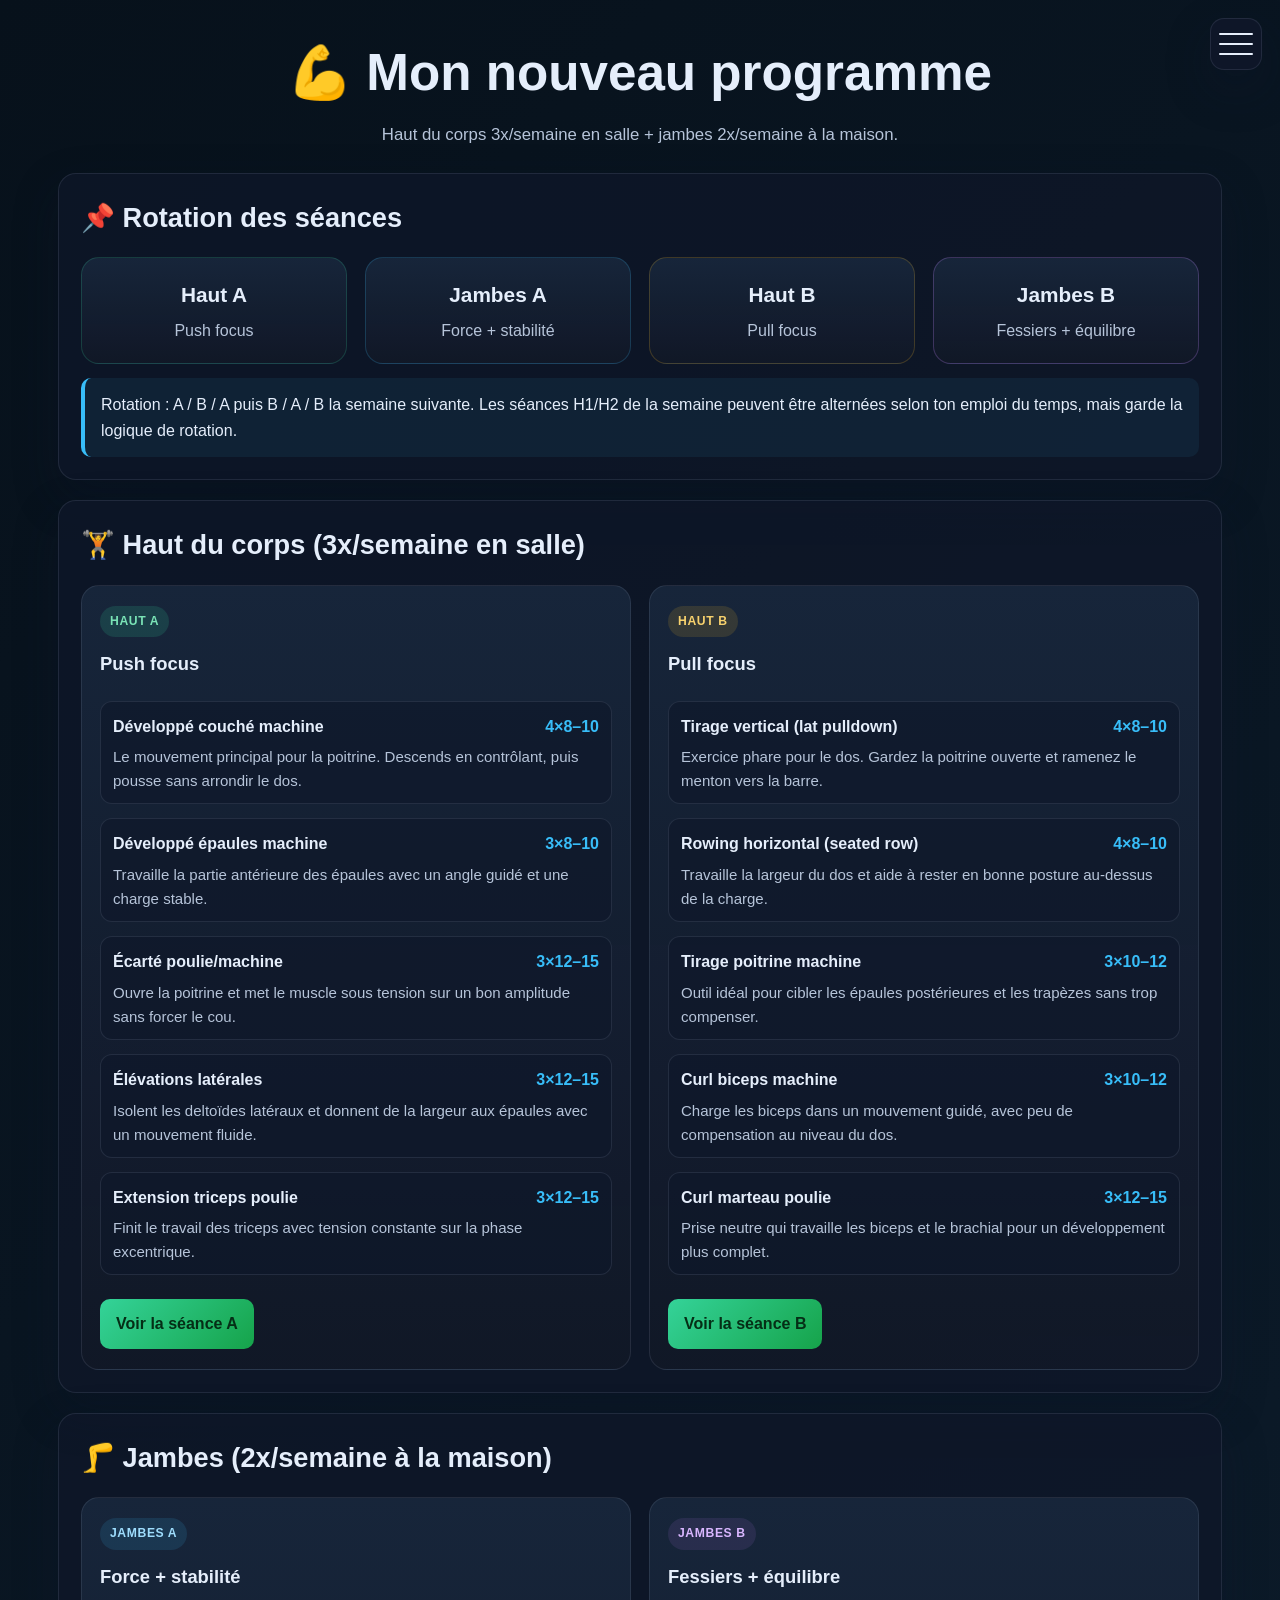
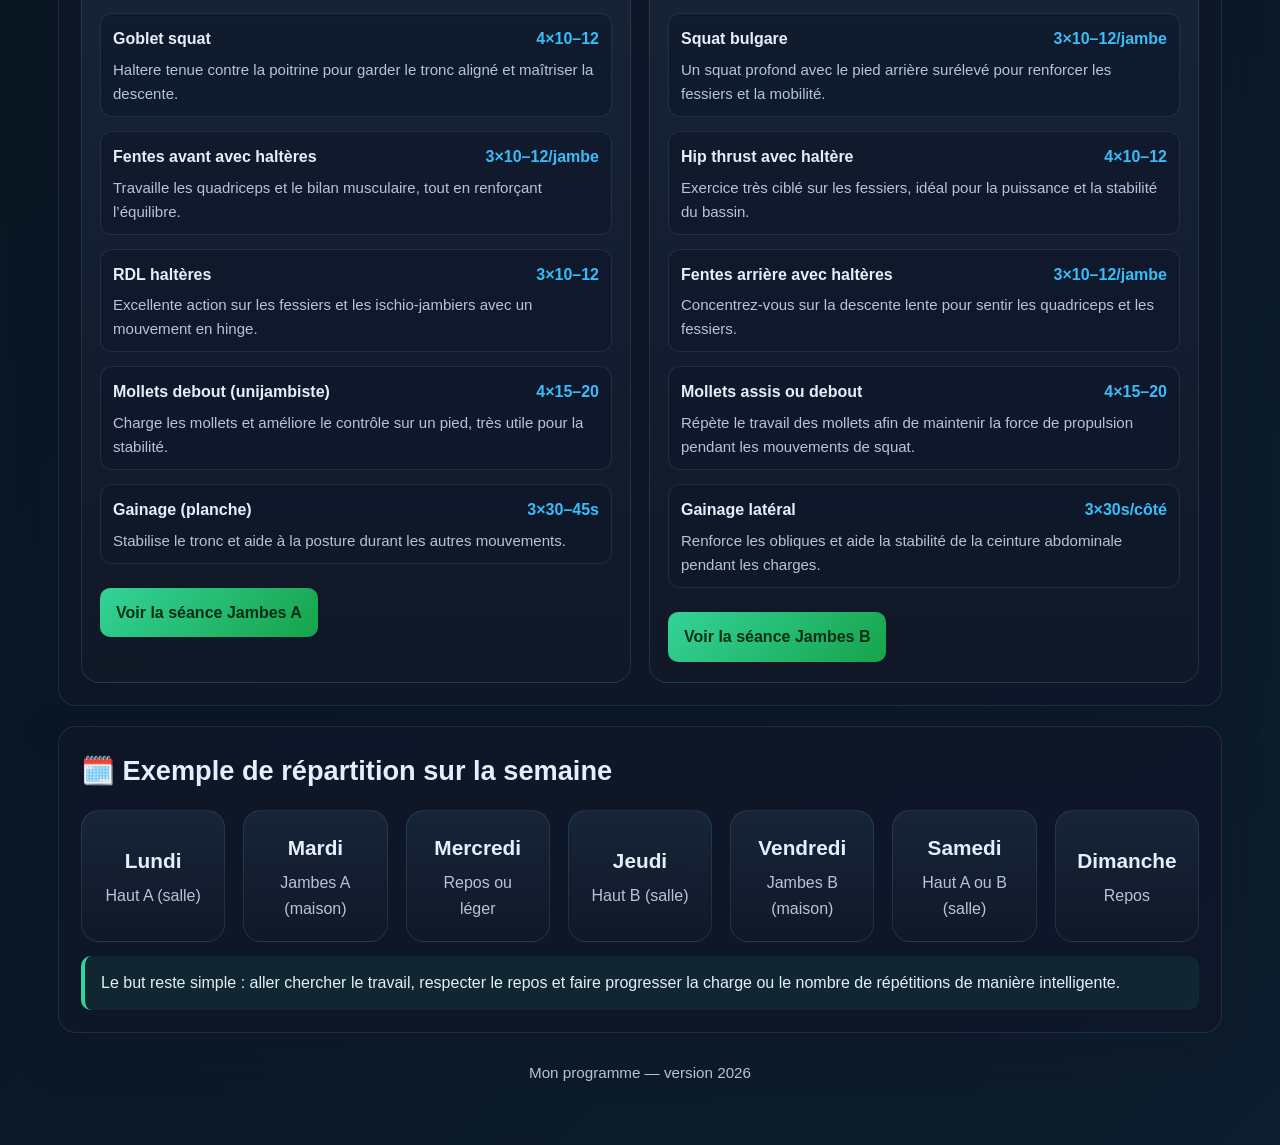
==== commit d17f90e6: "Revert "test app" This reverts commit c673cdde5f50267aa137f5adc4ffc3be629ce251." ====
--- a/index.html
+++ b/index.html
@@ -8,52 +8,25 @@
 </head>
 <body>
   <div class="container">
-    <div class="status-bar">
-      <span class="time">02:01</span>
-      <div class="status-icons" aria-hidden="true">
-        <span class="signal"></span>
-        <span class="wifi"></span>
-        <span class="battery"></span>
-      </div>
-    </div>
-
     <header class="page-header">
-      <div class="mini-strip">
-        <span class="mini-square"></span>
-        <span>Haut A</span>
-        <span>Jambes A</span>
-        <span>Haut B</span>
-        <span>Jambes B</span>
-      </div>
-
-      <div class="hero-figure">
-        <span class="arm-icon">💪</span>
-        <h1>Mon nouveau</h1>
-      </div>
-      <h2 class="hero-subtitle">programme</h2>
+      <div class="mobile-nav-wrap">
+        <button class="burger-btn" type="button" aria-label="Ouvrir le menu" aria-expanded="false">
+          <span></span>
+          <span></span>
+          <span></span>
+        </button>
+        <nav class="quick-nav" aria-label="Navigation rapide">
+          <a href="seance-a.html">Haut A</a>
+          <a href="seance-b.html">Jambes A</a>
+          <a href="seance-c.html">Haut B</a>
+          <a href="seance-d.html">Jambes B</a>
+        </nav>
+      </div>
+      <h1>💪 Mon nouveau programme</h1>
       <p class="subtitle">Haut du corps 3x/semaine en salle + jambes 2x/semaine à la maison.</p>
     </header>
 
-    <section class="rotation-panel">
-      <h2 class="panel-title">Rotation des séances</h2>
-      <div class="rotation-list">
-        <div>Haut A <span>Push focus</span></div>
-        <div>Jambes A <span>Force + stabilité</span></div>
-        <div>Haut B <span>Pull focus</span></div>
-        <div>Jambes B <span>Fessiers + équilibre</span></div>
-      </div>
-      <div class="info-box info-iphone">
-        Rotation : A / B / A puis B / A / B la semaine suivante. Les séances H1/H2 de la semaine peuvent être alternées selon ton emploi du temps, mais garde la logique de rotation.
-      </div>
-    </section>
-
-    <div class="bottom-dock">
-      <button class="dock-btn back" type="button" aria-label="Retour">‹</button>
-      <button class="dock-btn home" type="button" aria-label="Accueil">⌂</button>
-      <button class="dock-btn menu" type="button" aria-label="Menu">⋯</button>
-    </div>
-
-    <section class="hidden-extra">
+    <section>
       <h2>📌 Rotation des séances</h2>
       <div class="summary-grid">
         <div class="summary-card accent-green">
@@ -78,7 +51,7 @@
       </div>
     </section>
 
-    <section class="hidden-extra">
+    <section>
       <h2>🏋️ Haut du corps (3x/semaine en salle)</h2>
       <div class="program-grid">
         <article class="plan-card" id="haut-a">
@@ -143,7 +116,7 @@
       </div>
     </section>
 
-    <section class="hidden-extra">
+    <section>
       <h2>🦵 Jambes (2x/semaine à la maison)</h2>
       <div class="program-grid two-columns">
         <article class="plan-card" id="jambes-a">
@@ -208,7 +181,7 @@
       </div>
     </section>
 
-    <section class="hidden-extra">
+    <section>
       <h2>🗓️ Exemple de répartition sur la semaine</h2>
       <div class="week-grid">
         <div class="day-card"><strong>Lundi</strong><span>Haut A (salle)</span></div>
--- a/styles.css
+++ b/styles.css
@@ -22,304 +22,510 @@
 body {
   margin: 0;
   min-height: 100vh;
-  display: flex;
-  justify-content: center;
-  align-items: flex-start;
-  background: #dfe3ea;
-  color: var(--text);
   font-family: Arial, sans-serif;
-  line-height: 1.4;
+  background: linear-gradient(135deg, var(--bg), var(--bg-2));
+  color: var(--text);
+  line-height: 1.6;
 }
 
 a { color: inherit; text-decoration: none; }
 
 .container {
-  width: 100%;
-  max-width: 430px;
-  min-height: 100vh;
-  background: linear-gradient(180deg, #0c1a27 0%, #0f2436 100%);
-  padding: 12px 18px 90px;
-  box-sizing: border-box;
-  position: relative;
-  overflow: hidden;
-}
-
-.container::after {
-  content: "";
-  position: absolute;
-  left: 0;
-  right: 0;
-  bottom: 0;
-  height: 75px;
-  background: linear-gradient(180deg, rgba(15, 36, 54, 0) 0%, rgba(15, 36, 54, 0.75) 100%);
-  pointer-events: none;
-}
-
-.status-bar {
+  max-width: 1200px;
+  margin: 0 auto;
+  padding: 32px 18px 60px;
+}
+
+header.page-header {
+  text-align: center;
+  margin-bottom: 24px;
+}
+
+.page-header h1 {
+  margin: 0 0 8px;
+  font-size: clamp(2.2rem, 4vw, 3.4rem);
+}
+
+.subtitle {
+  margin: 0;
+  color: var(--muted);
+  font-size: 1.05rem;
+}
+
+.topbar {
   display: flex;
   align-items: center;
   justify-content: space-between;
-  height: 38px;
-  font-size: 1.05rem;
-  font-weight: 700;
-  color: #f3f6fb;
-  margin: 0 -6px 8px;
-}
-
-.time {
-  letter-spacing: 0.02em;
-}
-
-.status-icons {
-  display: flex;
+  gap: 16px;
+  margin-bottom: 20px;
+}
+
+.back-link {
+  display: inline-flex;
   align-items: center;
   gap: 8px;
-}
-
-.signal, .wifi, .battery {
+  background: rgba(56, 189, 248, 0.08);
+  border: 1px solid var(--border);
+  border-radius: 999px;
+  padding: 10px 14px;
+  color: var(--text);
+  font-weight: 700;
+}
+
+.back-link:hover {
+  border-color: rgba(56, 189, 248, 0.4);
+}
+
+section {
+  background: rgba(15, 23, 42, 0.76);
+  border: 1px solid var(--border);
+  border-radius: 18px;
+  box-shadow: var(--shadow);
+  padding: 22px;
+  margin: 20px 0;
+}
+
+h2 {
+  margin: 0 0 18px;
+  font-size: 1.7rem;
+}
+
+h3 {
+  margin: 0 0 10px;
+  font-size: 1.15rem;
+}
+
+.summary-grid,
+.week-grid,
+.session-meta,
+.program-grid {
+  display: grid;
+  gap: 18px;
+}
+
+.summary-grid {
+  grid-template-columns: repeat(4, minmax(0, 1fr));
+}
+
+.week-grid { grid-template-columns: repeat(7, minmax(0, 1fr)); }
+.session-meta { grid-template-columns: repeat(3, minmax(0, 1fr)); }
+.program-grid { grid-template-columns: repeat(2, minmax(0, 1fr)); }
+.two-columns { grid-template-columns: repeat(2, minmax(0, 1fr)); }
+
+.summary-card,
+.day-card,
+.meta-card,
+.plan-card,
+.session-card {
+  background: linear-gradient(180deg, rgba(24, 38, 59, 0.95), rgba(17, 24, 39, 0.9));
+  border: 1px solid var(--border);
+  border-radius: 18px;
+  padding: 20px 18px;
+}
+
+.summary-card,
+.day-card,
+.meta-card {
+  display: flex;
+  flex-direction: column;
+  justify-content: center;
+  align-items: center;
+  text-align: center;
+}
+
+.summary-card strong,
+.day-card strong,
+.meta-card strong {
+  display: block;
+  font-size: 1.3rem;
+  margin-bottom: 6px;
+}
+
+.summary-card span,
+.day-card span,
+.meta-card span {
+  color: var(--muted);
+}
+
+.accent-green { border-color: rgba(52, 211, 153, 0.2); }
+.accent-blue { border-color: rgba(56, 189, 248, 0.2); }
+.accent-gold { border-color: rgba(251, 191, 36, 0.2); }
+.accent-purple { border-color: rgba(192, 132, 252, 0.25); }
+
+.plan-card {
+  display: flex;
+  flex-direction: column;
+  gap: 12px;
+}
+
+.tag {
   display: inline-block;
-  position: relative;
-}
-
-.signal {
-  width: 18px;
-  height: 10px;
-  border-bottom: 2px solid #f3f6fb;
-  border-left: 2px solid transparent;
-  border-right: 2px solid transparent;
-  transform: rotate(180deg);
-}
-
-.signal::before,
-.signal::after {
-  content: "";
-  position: absolute;
-  inset: auto 0 0 0;
-  margin: auto;
-  width: 14px;
-  height: 8px;
-  border-bottom: 2px solid #f3f6fb;
-  border-left: 2px solid transparent;
-  border-right: 2px solid transparent;
-}
-
-.wifi {
-  width: 18px;
-  height: 18px;
-  border: 2px solid transparent;
-  border-top-color: #f3f6fb;
-  border-radius: 50%;
-  transform: rotate(180deg);
-  opacity: 0.9;
-}
-
-.battery {
-  width: 28px;
-  height: 16px;
-  border: 2px solid #f3f6fb;
-  border-radius: 4px;
-}
-
-.battery::after {
-  content: "";
-  position: absolute;
-  right: -4px;
-  top: 4px;
-  width: 3px;
-  height: 6px;
-  background: #f3f6fb;
-  border-radius: 2px;
-}
-
-.battery::before {
-  content: "";
-  position: absolute;
-  inset: 2px 2px 2px 2px;
-  border-radius: 2px;
-  background: #f3f6fb;
-}
-
-.page-header {
-  margin-top: 8px;
-  padding-top: 6px;
-}
-
-.mini-strip {
-  display: flex;
+  width: fit-content;
+  padding: 6px 10px;
+  border-radius: 999px;
+  font-size: 0.76rem;
+  font-weight: 700;
+  letter-spacing: 0.05em;
+  text-transform: uppercase;
+}
+
+.tag-green { background: rgba(52, 211, 153, 0.15); color: #7ae4b6; }
+.tag-blue { background: rgba(56, 189, 248, 0.12); color: #9eddfd; }
+.tag-gold { background: rgba(251, 191, 36, 0.13); color: #f7d16d; }
+.tag-purple { background: rgba(192, 132, 252, 0.1); color: #d9b6ff; }
+
+.exercise-list-index {
+  list-style: none;
+  padding: 0;
+  margin: 0;
+  display: flex;
+  flex-direction: column;
+  gap: 14px;
+}
+
+.exercise-list-index li {
+  padding: 12px 12px 10px;
+  border-radius: 12px;
+  background: rgba(15, 23, 42, 0.65);
+  border: 1px solid var(--border);
+}
+
+.exercise-head {
+  display: flex;
+  justify-content: space-between;
+  gap: 10px;
+  align-items: baseline;
+  margin-bottom: 6px;
+}
+
+.exercise-head strong {
+  font-size: 1rem;
+  line-height: 1.4;
+}
+
+.exercise-head span {
+  color: var(--accent-2);
+  font-weight: 700;
+  white-space: nowrap;
+}
+
+.exercise-list-index p {
+  margin: 0;
+  color: var(--muted);
+  font-size: 0.94rem;
+}
+
+.session-card {
+  display: flex;
+  flex-direction: column;
+  gap: 10px;
+}
+
+.session-card p {
+  margin: 0;
+  color: var(--muted);
+}
+
+.session-card .actions,
+.actions {
+  display: flex;
+  flex-wrap: wrap;
+  gap: 10px;
+  margin-top: 12px;
+}
+
+.button,
+.primary-btn {
+  display: inline-flex;
   align-items: center;
-  gap: 10px;
-  font-size: 0.8rem;
-  color: #dfe9f9;
-  opacity: 0.9;
-  margin-bottom: 18px;
+  justify-content: center;
+  border: none;
+  border-radius: 10px;
+  cursor: pointer;
+  padding: 12px 16px;
+  font-weight: 700;
+  transition: transform 0.15s ease, filter 0.2s ease;
+}
+
+.button:hover,
+.primary-btn:hover {
+  transform: translateY(-1px);
+  filter: brightness(1.05);
+}
+
+.button.primary,
+.primary-btn {
+  background: linear-gradient(135deg, var(--accent), #16a34a);
+  color: #052e16;
+}
+
+.button.secondary {
+  background: rgba(56, 189, 248, 0.1);
+  border: 1px solid rgba(56, 189, 248, 0.25);
+  color: var(--text);
+}
+
+.info-box,
+.warning-box,
+.success-box {
+  border-left: 4px solid;
+  border-radius: 10px;
+  padding: 14px 16px;
+  margin-top: 14px;
+}
+
+.info-box {
+  border-color: var(--accent-2);
+  background: rgba(56, 189, 248, 0.07);
+}
+
+.warning-box {
+  border-color: var(--accent-3);
+  background: rgba(251, 191, 36, 0.08);
+}
+
+.success-box {
+  border-color: var(--accent);
+  background: rgba(52, 211, 153, 0.08);
+}
+
+.mood-selector {
+  display: flex;
   flex-wrap: wrap;
-}
-
-.mini-square {
-  width: 18px;
-  height: 18px;
-  border-radius: 5px;
-  background: rgba(248, 250, 252, 0.9);
-  display: inline-block;
-}
-
-.hero-figure {
-  display: flex;
+  gap: 10px 18px;
+  margin: 14px 0 22px;
+  color: var(--muted);
+}
+
+.mood-selector label {
+  display: inline-flex;
   align-items: center;
   gap: 8px;
 }
 
-.arm-icon {
-  font-size: 2.2rem;
-  transform: translateY(4px);
-}
-
-.page-header h1 {
-  margin: 0;
-  font-size: clamp(2.3rem, 7vw, 4rem);
-  line-height: 0.9;
-  letter-spacing: -0.06em;
-  color: #f4f7fc;
-  font-weight: 800;
-}
-
-.hero-subtitle {
-  margin: 12px 0 6px;
-  font-size: clamp(2.8rem, 9vw, 5rem);
-  line-height: 0.82;
-  letter-spacing: -0.07em;
-  color: #f4f7fc;
-  font-weight: 800;
-}
-
-.subtitle {
-  margin: 6px 0 18px;
-  color: rgba(223, 233, 249, 0.95);
-  font-size: 1.1rem;
-  line-height: 1.3;
-  letter-spacing: -0.03em;
-}
-
-.rotation-panel {
-  background: rgba(32, 53, 69, 0.9);
-  border: 1px solid rgba(143, 156, 176, 0.28);
-  border-radius: 18px;
-  padding: 16px 18px 12px;
-  margin-top: 18px;
-  box-shadow: inset 0 0 0 1px rgba(255,255,255,0.03);
-}
-
-.panel-title {
-  margin: 0 0 18px;
-  font-size: clamp(2rem, 6vw, 3rem);
-  line-height: 1.1;
-  letter-spacing: -0.06em;
-  font-weight: 800;
-  color: #f5f7fd;
-  display: flex;
-  align-items: center;
+.exercise-list {
+  display: flex;
+  flex-direction: column;
+  gap: 15px;
+}
+
+.exercise {
+  background: rgba(24, 38, 59, 0.8);
+  border: 1px solid var(--border);
+  border-radius: 12px;
+  padding: 16px;
+}
+
+.exercise h3 {
+  margin-bottom: 6px;
+}
+
+.program-suggestion {
+  margin-top: 10px;
+  padding: 8px 10px;
+  border-radius: 8px;
+  background: rgba(52, 211, 153, 0.08);
+  border-left: 3px solid var(--accent);
+  color: var(--text);
+  font-weight: 700;
+}
+
+.sets {
+  color: var(--accent-2);
+  font-weight: 700;
+  margin-bottom: 4px;
+}
+
+.tip {
+  color: var(--muted);
+}
+
+.perf-row {
+  background: rgba(15, 23, 42, 0.85);
+  border: 1px solid var(--border);
+  border-radius: 12px;
+  padding: 16px;
+}
+
+.perf-name {
+  font-size: 1.05rem;
+  font-weight: 700;
+  color: var(--accent-2);
+  margin-bottom: 10px;
+}
+
+.perf-fields {
+  display: grid;
+  grid-template-columns: 1fr;
   gap: 12px;
-}
-
-.panel-title::before {
-  content: "📌";
-  font-size: 1.7rem;
-}
-
-.rotation-list {
-  display: flex;
-  flex-direction: column;
-  gap: 10px;
-  font-size: 1.05rem;
-  line-height: 1.35;
-  color: #f4f7fc;
-  font-weight: 700;
-  letter-spacing: -0.03em;
-}
-
-.rotation-list div {
-  display: block;
-  font-size: clamp(1.15rem, 3.8vw, 1.7rem);
-}
-
-.rotation-list span {
-  color: rgba(216, 225, 239, 0.9);
-  font-weight: 600;
-}
-
-.info-iphone {
-  margin-top: 18px;
-  background: rgba(66, 94, 120, 0.7);
-  border: 1px solid rgba(80, 142, 196, 0.7);
-  border-radius: 16px;
-  border-left: 4px solid #8ec5ff;
-  padding: 16px 14px;
-  color: #eef6ff;
-  line-height: 1.35;
-  font-size: 1.1rem;
-}
-
-.bottom-dock {
-  position: absolute;
-  left: 0;
-  right: 0;
-  bottom: 12px;
-  display: flex;
+  margin-bottom: 12px;
+}
+
+.perf-fields label {
+  display: flex;
+  flex-direction: column;
+  gap: 6px;
+  color: var(--muted);
+  font-size: 0.95rem;
+}
+
+.perf-fields input {
+  width: 100%;
+  padding: 10px 12px;
+  border-radius: 8px;
+  border: 1px solid var(--border);
+  background: rgba(4, 9, 15, 0.8);
+  color: var(--text);
+}
+
+.advice-box {
+  background: rgba(52, 211, 153, 0.08);
+  border-left: 3px solid var(--accent);
+  border-radius: 8px;
+  padding: 10px 12px;
+  color: var(--text);
+}
+
+.small-note {
+  margin-top: 8px;
+  color: var(--muted);
+  font-size: 0.9rem;
+}
+
+.session-summary {
+  margin-top: 16px;
+  padding: 12px 14px;
+  border-radius: 10px;
+  background: rgba(148, 163, 184, 0.08);
+  border: 1px solid var(--border);
+  color: var(--muted);
+}
+
+footer {
+  margin-top: 28px;
+  text-align: center;
+  color: var(--muted);
+  font-size: 0.95rem;
+}
+
+@media (max-width: 900px) {
+  .summary-grid,
+  .week-grid,
+  .program-grid,
+  .two-columns {
+    grid-template-columns: 1fr 1fr;
+  }
+}
+
+@media (max-width: 760px) {
+  .summary-grid,
+  .week-grid,
+  .session-meta,
+  .program-grid,
+  .two-columns {
+    grid-template-columns: 1fr;
+  }
+
+  .topbar {
+    flex-direction: column;
+    align-items: flex-start;
+  }
+
+  .container {
+    padding-left: 12px;
+    padding-right: 12px;
+  }
+}
+
+.mobile-nav-wrap {
+  position: fixed;
+  top: 18px;
+  right: 18px;
+  z-index: 30;
+}
+
+.burger-btn {
+  display: flex;
+  flex-direction: column;
   justify-content: center;
   align-items: center;
-  gap: 24px;
+  width: 52px;
+  height: 52px;
+  border: 1px solid var(--border);
+  background: rgba(15, 23, 42, 0.95);
+  border-radius: 14px;
+  padding: 10px 8px;
+  cursor: pointer;
+  box-shadow: var(--shadow);
+}
+
+.burger-btn span {
+  display: block;
+  width: 100%;
+  height: 3px;
+  border-radius: 999px;
+  background: var(--text);
+  margin: 4px 0;
+  transition: transform 0.2s ease, opacity 0.2s ease;
+}
+
+.quick-nav {
+  position: absolute;
+  top: 64px;
+  right: 0;
+  display: flex;
+  flex-direction: column;
+  gap: 10px;
+  width: min(180px, 70vw);
+  padding: 12px;
+  border: 1px solid var(--border);
+  border-radius: 16px;
+  background: rgba(15, 23, 42, 0.97);
+  box-shadow: var(--shadow);
+  transform: translateX(calc(100% + 14px));
+  opacity: 0;
   pointer-events: none;
-}
-
-.dock-btn {
+  transition: transform 0.25s ease, opacity 0.25s ease;
+}
+
+.mobile-nav-wrap.menu-open .quick-nav {
+  transform: translateX(0);
+  opacity: 1;
   pointer-events: auto;
-  width: 56px;
-  height: 56px;
-  border-radius: 50%;
-  border: none;
-  background: rgba(225, 231, 238, 0.9);
-  color: #1d2631;
-  font-size: 1.8rem;
-  font-weight: 700;
-  box-shadow: 0 8px 18px rgba(12, 18, 24, 0.18);
-}
-
-.dock-btn.home {
-  width: 62px;
-  height: 62px;
-  font-size: 1.5rem;
-}
-
-.hidden-extra {
-  display: none;
-}
-
-@media (min-width: 700px) {
-  body {
-    background: #ccd3dc;
-    padding: 18px 0 28px;
+}
+
+.quick-nav a {
+  display: block;
+  padding: 12px 14px;
+  border-radius: 12px;
+  background: rgba(56, 189, 248, 0.08);
+  border: 1px solid var(--border);
+  color: var(--text);
+  font-size: 0.9rem;
+  font-weight: 800;
+  text-align: center;
+  letter-spacing: 0.06em;
+}
+
+.quick-nav a:hover {
+  border-color: rgba(56, 189, 248, 0.4);
+}
+
+.mobile-nav-wrap.menu-open .burger-btn span:nth-child(1) {
+  transform: translateY(7px) rotate(45deg);
+}
+
+.mobile-nav-wrap.menu-open .burger-btn span:nth-child(2) {
+  opacity: 0;
+}
+
+.mobile-nav-wrap.menu-open .burger-btn span:nth-child(3) {
+  transform: translateY(-7px) rotate(-45deg);
+}
+
+@media (max-width: 760px) {
+  .mobile-nav-wrap {
+    right: 12px;
+    top: 12px;
   }
-
-  .container {
-    min-height: 920px;
-    border-radius: 28px;
-    box-shadow: 0 26px 55px rgba(15, 23, 42, 0.22);
-    border: 1px solid rgba(17, 24, 39, 0.08);
-  }
-}
-
-@media (max-width: 420px) {
-  .container {
-    padding-left: 14px;
-    padding-right: 14px;
-  }
-
-  .mini-strip {
-    gap: 6px;
-    font-size: 0.72rem;
-  }
-
-  .subtitle {
-    font-size: 1rem;
-  }
-}
+}
